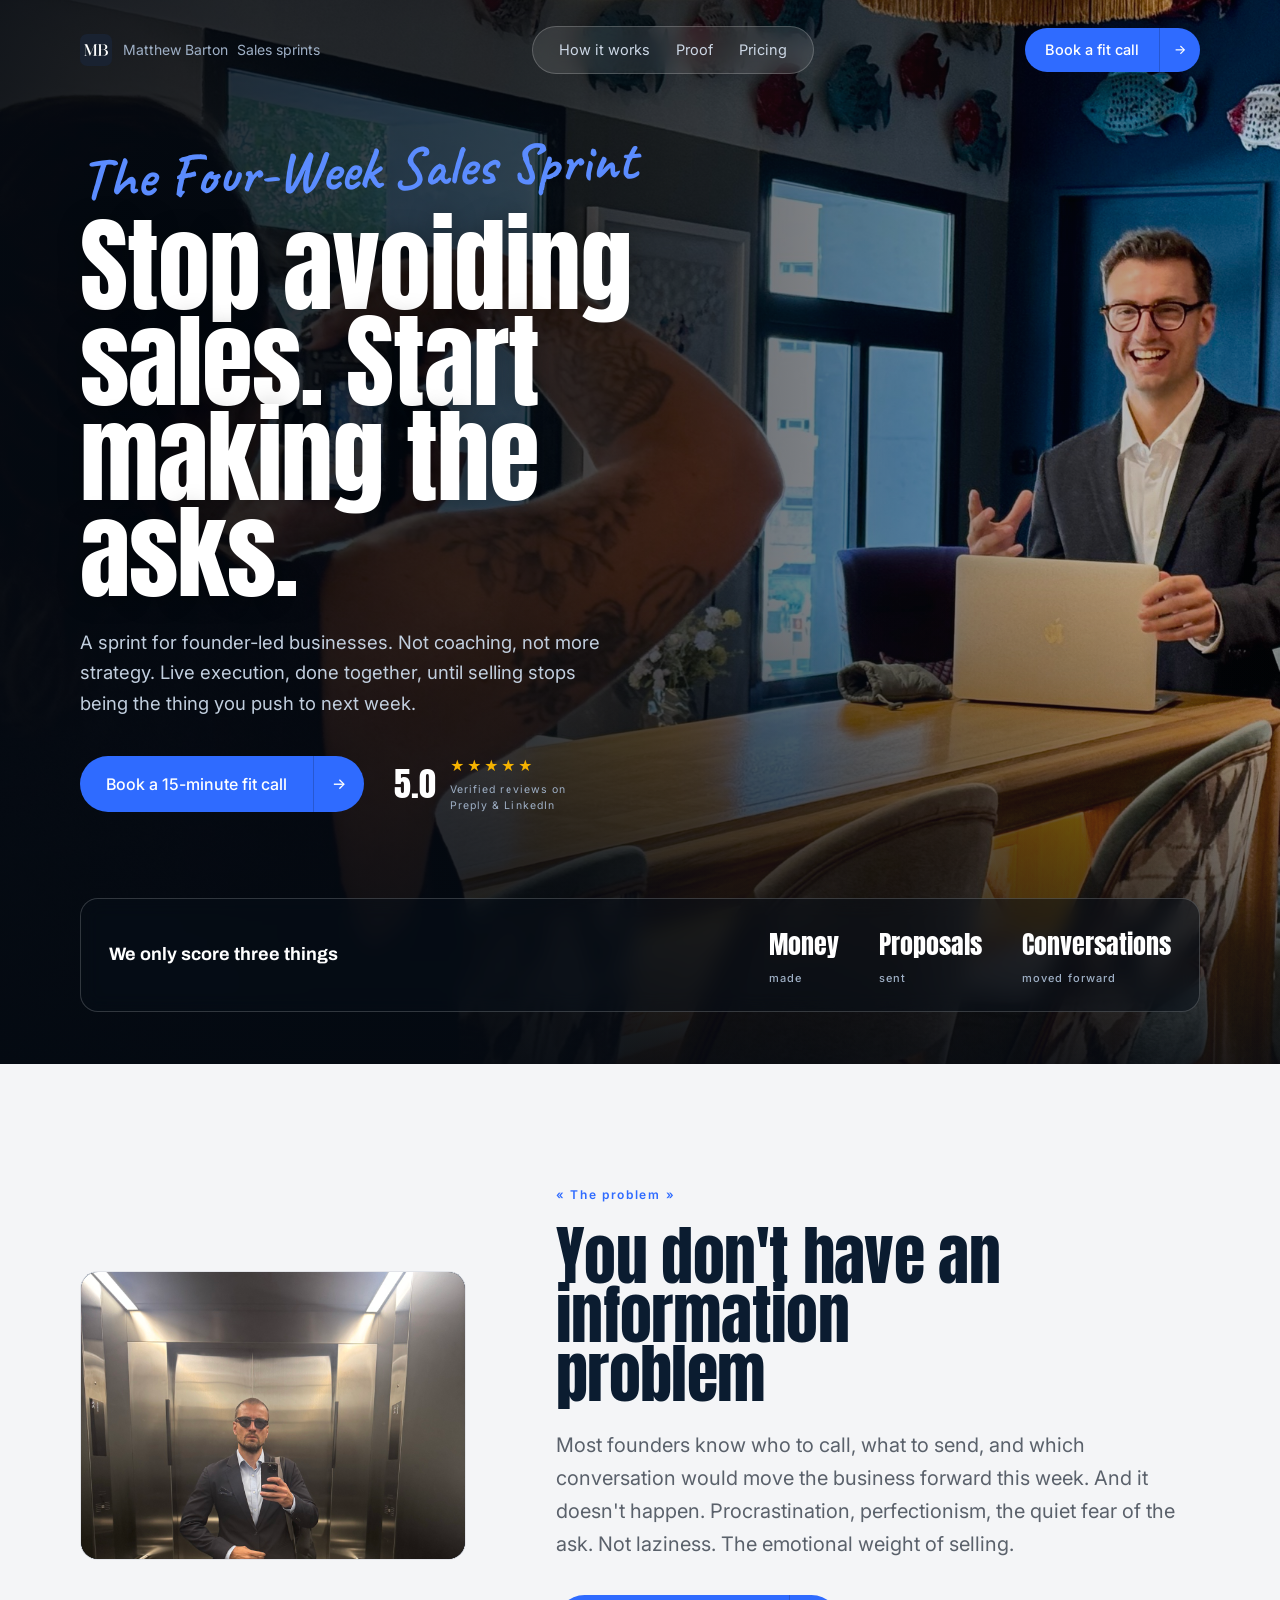
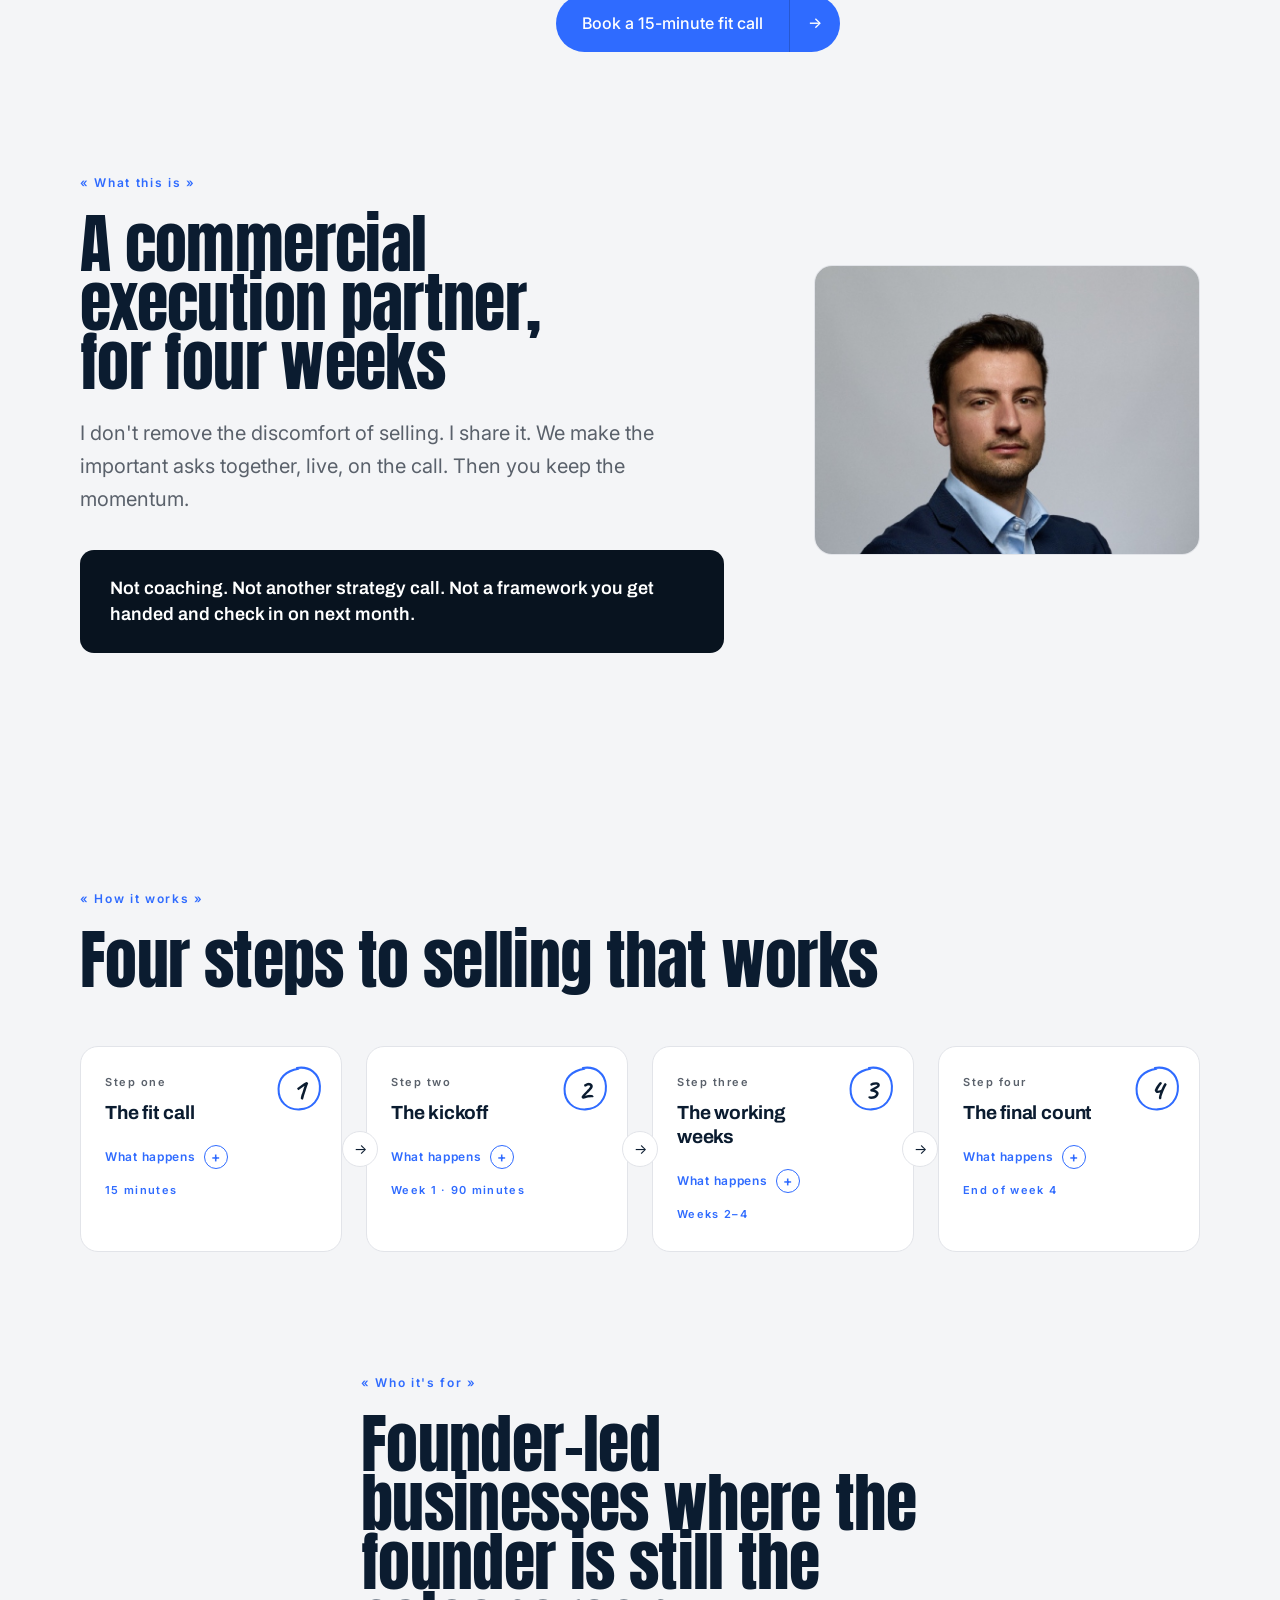
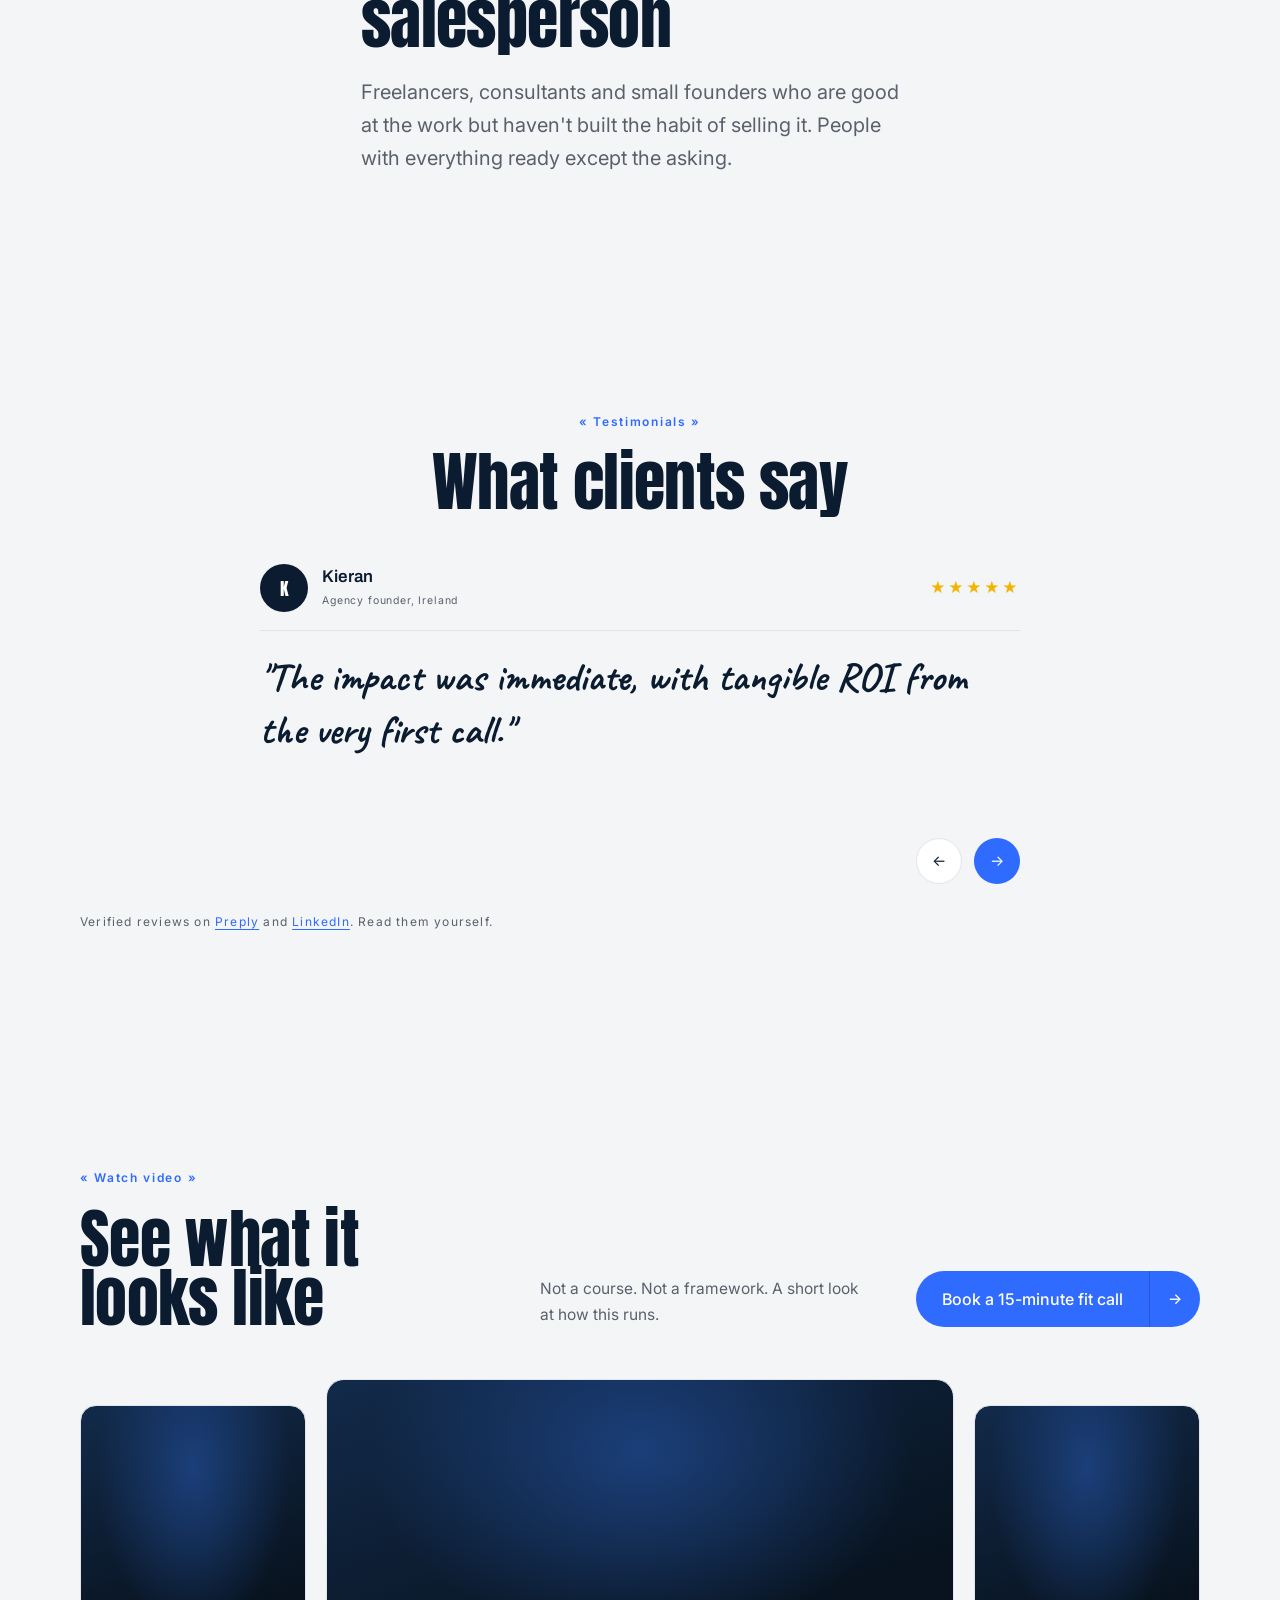
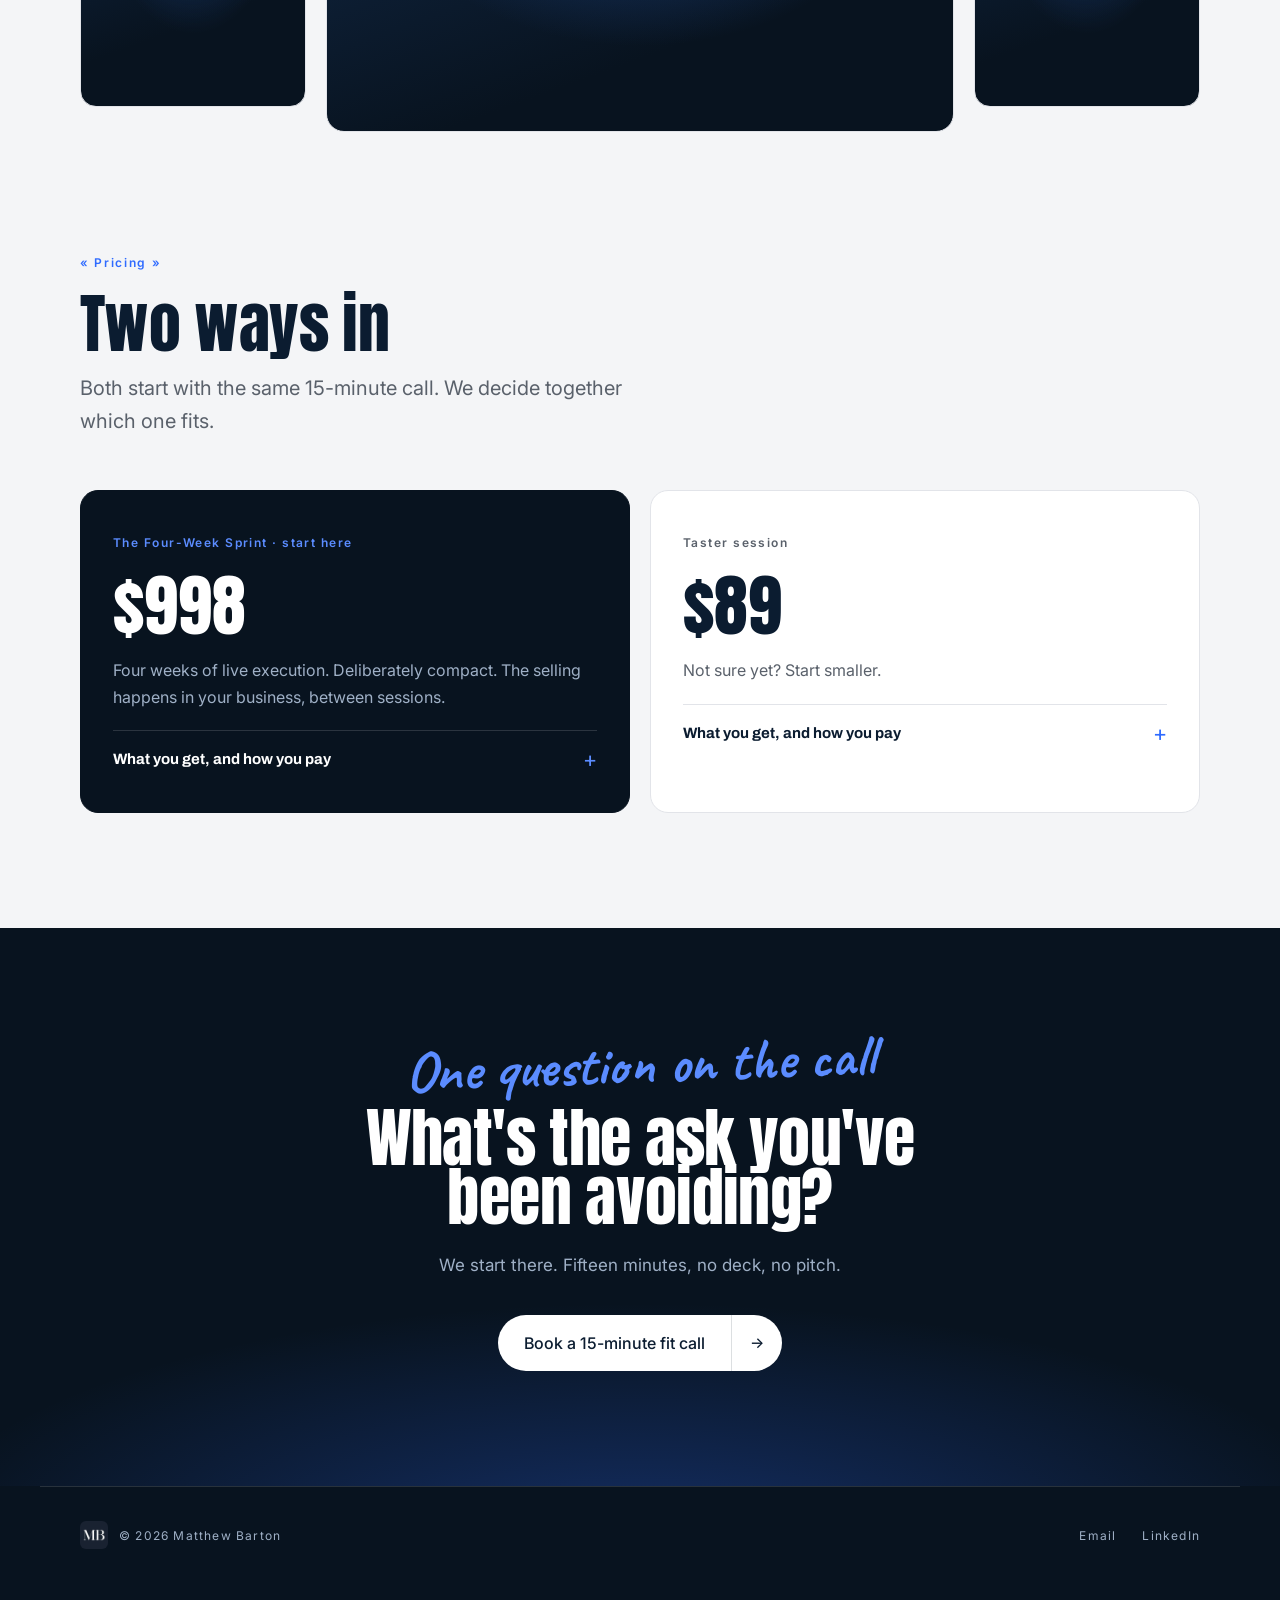
==== sprint.html @ fbc6840b "Add /sprint landing page and its assets Serves the Four-Week Sales Sprint page at mbarton.co.uk/spri" ====
<!DOCTYPE html>
<html lang="en-GB">
<head>
<meta charset="utf-8">
<meta name="viewport" content="width=device-width, initial-scale=1">
<title>The Four-Week Sales Sprint | Matthew Barton</title>
<meta name="description" content="A four-week sprint for founder-led businesses. Not coaching, not more strategy. Live execution, done together.">
<meta property="og:title" content="The Four-Week Sales Sprint | Matthew Barton">
<meta property="og:description" content="Stop avoiding sales. Start making the asks. A four-week sprint for founder-led businesses. Live execution, done together.">
<meta property="og:type" content="website">
<meta property="og:url" content="https://www.mbarton.co.uk/sprint">
<meta property="og:image" content="https://www.mbarton.co.uk/assets/matt-behind-scenes.jpg">
<meta name="twitter:card" content="summary_large_image">
<link rel="icon" href="assets/mbco-mark-180.png">
<link rel="apple-touch-icon" href="assets/mbco-mark-180.png">
<link rel="preconnect" href="https://fonts.googleapis.com">
<link rel="preconnect" href="https://fonts.gstatic.com" crossorigin>
<link href="https://fonts.googleapis.com/css2?family=Archivo:wght@600;700&family=Anton&family=Inter:wght@400;500;600&family=Caveat:wght@700&display=swap" rel="stylesheet">
<style>
  :root{
    --night:#08131f;
    --night-2:#0b1c30;
    --paper:#f4f5f7;
    --card:#ffffff;
    --ink:#0b1c30;
    --ink-soft:#5a616b;
    --line:#e2e4e9;
    --accent:#2f6bff;
    --accent-hi:#5b8cff;
    --gold:#f5b301;
    --on-night-soft:#9fb0c6;

    --display:"Anton",system-ui,sans-serif;
    --sub:"Archivo",system-ui,sans-serif;
    --body:"Inter",system-ui,sans-serif;
    --mono:"Inter",system-ui,sans-serif; /* was JetBrains Mono — small-label font, name kept to avoid touching every rule */
    --script:"Caveat",cursive;

    --pad:clamp(72px,9vw,128px);
    --gutter:clamp(20px,5vw,40px);
    --max:1200px;
  }
  *{box-sizing:border-box;}
  html{scroll-behavior:smooth;}
  @media (prefers-reduced-motion:reduce){html{scroll-behavior:auto;} *{animation:none!important;transition:none!important;}}
  body{margin:0;background:var(--paper);color:var(--ink);font-family:var(--body);font-size:17px;line-height:1.65;-webkit-font-smoothing:antialiased;}
  img,video{max-width:100%;display:block;}

  .wrap{max-width:var(--max);margin:0 auto;padding-left:var(--gutter);padding-right:var(--gutter);}
  section{padding-top:var(--pad);padding-bottom:var(--pad);}

  h1,h2{font-family:var(--display);margin:0;font-weight:400;line-height:.92;letter-spacing:-0.01em;}
  h1{font-size:clamp(46px,8.6vw,104px);}
  h2{font-size:clamp(34px,5.4vw,64px);}
  h3{font-family:var(--sub);font-weight:700;font-size:19px;letter-spacing:-0.01em;line-height:1.25;margin:0;}
  p{margin:0;}

  .eyebrow{display:inline-block;font-family:var(--mono);font-size:12px;font-weight:600;letter-spacing:.14em;color:var(--accent);margin-bottom:22px;}
  .eyebrow::before{content:"« ";}
  .eyebrow::after{content:" »";}
  .on-night .eyebrow{color:var(--accent-hi);}

  /* split pill button */
  .btn{display:inline-flex;align-items:stretch;text-decoration:none;border-radius:999px;overflow:hidden;font-family:var(--body);font-weight:500;font-size:16px;transition:transform .15s ease;}
  .btn .lbl{background:var(--accent);color:#fff;padding:15px 26px;transition:background .15s ease;}
  .btn .arw{background:var(--accent);color:#fff;display:grid;place-items:center;padding:0 18px;border-left:1px solid rgba(0,0,0,.18);font-size:15px;transition:background .15s ease;}
  .btn:hover{transform:translateY(-1px);}
  .btn:hover .lbl,.btn:hover .arw{background:#1d52d8;}
  .btn.light .lbl,.btn.light .arw{background:#fff;color:var(--ink);}
  .btn.light .arw{border-left:1px solid rgba(11,28,48,.14);}
  .btn.light:hover .lbl,.btn.light:hover .arw{background:#e6ecff;}
  .btn.ghost{border:1px solid rgba(255,255,255,.34);}
  .btn.ghost .lbl,.btn.ghost .arw{background:transparent;color:#fff;}
  a:focus-visible,.btn:focus-visible{outline:3px solid var(--accent-hi);outline-offset:3px;}

  /* nav — floating translucent pill, sticky on scroll */
  header{position:fixed;top:0;left:0;right:0;z-index:60;transition:background .2s ease;}
  header.scrolled{background:rgba(8,19,31,.92);backdrop-filter:blur(10px);}
  section{scroll-margin-top:84px;}
  header .wrap{display:flex;align-items:center;justify-content:space-between;gap:16px;padding-top:26px;padding-bottom:26px;}
  .wordmark{font-family:var(--sub);font-weight:600;font-size:17px;letter-spacing:.005em;color:#fff;text-decoration:none;display:inline-flex;align-items:center;gap:11px;}
  .wordmark img{width:32px;height:32px;border-radius:7px;flex:none;}
  .wordmark span{font-family:var(--body);font-weight:400;font-size:14px;color:var(--on-night-soft);letter-spacing:0;}
  .wordmark .nm{display:inline-flex;align-items:baseline;gap:9px;}
  @media(max-width:520px){.wordmark span{display:none;}}
  .navpill{display:none;gap:26px;background:rgba(255,255,255,.1);backdrop-filter:blur(10px);border:1px solid rgba(255,255,255,.2);border-radius:999px;padding:11px 26px;}
  @media(min-width:900px){.navpill{display:flex;}}
  .navpill a{color:#cdd8e6;text-decoration:none;font-size:14.5px;}
  .navpill a:hover{color:#fff;}
  header .btn{font-size:14.5px;}
  header .btn .lbl{padding:10px 20px;}
  header .btn .arw{padding:0 14px;font-size:13px;}

  /* HERO — full bleed */
  .hero{position:relative;min-height:min(94vh,880px);display:flex;flex-direction:column;justify-content:flex-end;background:var(--night);color:#fff;overflow:hidden;padding-top:150px;padding-bottom:clamp(32px,5vw,52px);}
  .hero-media{position:absolute;inset:0;z-index:0;}
  .hero-media video,.hero-media img{width:100%;height:100%;object-fit:cover;}
  .hero-media img{object-position:78% 32%;}
  .hero-media .empty{width:100%;height:100%;background:
      radial-gradient(70% 90% at 78% 34%,#1b3f7a 0%,transparent 62%),
      linear-gradient(160deg,#122a4a 0%,#08131f 68%);
    display:grid;place-items:end center;}
  .hero-media .empty span{font-family:var(--mono);font-size:11px;letter-spacing:.16em;color:#54687f;padding-bottom:28px;}
  .scrim{position:absolute;inset:0;z-index:1;background:
      linear-gradient(90deg,rgba(4,10,18,.92) 0%,rgba(4,10,18,.72) 42%,rgba(4,10,18,.15) 100%),
      linear-gradient(0deg,rgba(4,10,18,.85) 0%,transparent 45%);}
  .hero .wrap{position:relative;z-index:2;width:100%;}

  .script{font-family:var(--script);font-weight:700;font-size:clamp(32px,4.8vw,58px);color:var(--accent-hi);line-height:1;display:inline-block;transform:rotate(-2deg);transform-origin:left center;margin-bottom:10px;}
  .hero h1{max-width:13ch;text-shadow:0 2px 24px rgba(0,0,0,.35);}
  .hero-sub{margin-top:26px;max-width:44ch;color:#c2cfdf;font-size:clamp(16px,1.5vw,18.5px);}
  .hero-actions{display:flex;flex-wrap:wrap;gap:24px 30px;align-items:center;margin-top:36px;}

  /* narrow viewports — the wide crop pushes Matthew off-frame and the side-lit
     scrim leaves the right half bright, so re-crop and light from the bottom */
  @media(max-width:900px){
    .hero-media img{object-position:92% 30%;}
    .scrim{background:linear-gradient(0deg,rgba(4,10,18,.96) 0%,rgba(4,10,18,.88) 32%,rgba(4,10,18,.55) 62%,rgba(4,10,18,.3) 100%);}
  }
  @media(max-width:700px){
    header .wrap{padding-top:20px;padding-bottom:20px;}
    .wordmark{font-size:20px;white-space:nowrap;}
    header .btn{font-size:13.5px;}
    header .btn .lbl{padding:9px 15px;white-space:nowrap;}
    header .btn .arw{display:none;}

    .hero{padding-top:124px;}
    .hero-media img{object-position:95% 28%;}
    .scrim{background:linear-gradient(0deg,rgba(4,10,18,.97) 0%,rgba(4,10,18,.93) 30%,rgba(4,10,18,.62) 58%,rgba(4,10,18,.34) 100%);}
    .script{font-size:clamp(24px,7.4vw,34px);margin-bottom:14px;}
    .hero-sub{margin-top:20px;}
    .hero-actions{margin-top:28px;gap:20px 24px;}
  }
  .rating{display:flex;align-items:center;gap:14px;}
  .rating .fig{font-family:var(--display);font-size:34px;line-height:1;}
  .rating .stars{color:var(--gold);letter-spacing:2px;font-size:14px;}
  .rating .meta{font-family:var(--mono);font-size:10.5px;letter-spacing:.1em;color:var(--on-night-soft);margin-top:5px;line-height:1.5;}

  /* floating scoreboard card */
  .bar{margin-top:clamp(44px,7vw,84px);background:rgba(6,14,24,.5);backdrop-filter:blur(10px);border:1px solid rgba(255,255,255,.18);border-radius:18px;padding:24px 28px;display:flex;flex-wrap:wrap;gap:20px 44px;align-items:center;justify-content:space-between;}
  .bar .label{font-family:var(--sub);font-weight:700;font-size:18px;}
  .bar .metrics{display:flex;flex-wrap:wrap;gap:16px 40px;}
  .bar .metric{font-family:var(--mono);font-size:11px;font-weight:500;letter-spacing:.1em;color:var(--on-night-soft);}
  .bar .metric b{display:block;font-family:var(--display);font-weight:400;font-size:26px;letter-spacing:0;color:#fff;margin-bottom:3px;}

  /* two-column feature split (image one side, text the other) */
  .split{display:grid;gap:36px;align-items:center;}
  @media(min-width:920px){
    .split{grid-template-columns:.75fr 1.25fr;gap:clamp(48px,7vw,96px);}
    .split.flip{grid-template-columns:1.25fr .75fr;}
    .split.flip .split-media{order:2;justify-self:end;}
    .split.flip .split-body{order:1;}
  }
  .split-media{aspect-ratio:4/3;border-radius:18px;border:1px solid var(--line);width:100%;max-width:420px;}
  .split-body h2{max-width:16ch;}
  .split-foot{display:flex;flex-wrap:wrap;gap:24px 40px;align-items:center;margin-top:34px;}
  .split-foot .stat b{font-family:var(--display);font-weight:400;font-size:clamp(34px,4vw,48px);line-height:1;display:block;margin-bottom:4px;}
  .split-foot .stat span{font-family:var(--mono);font-size:11px;letter-spacing:.1em;color:var(--ink-soft);}

  /* light sections */
  .measure{max-width:58ch;}
  .lead{font-size:clamp(17px,1.7vw,20px);color:var(--ink-soft);margin-top:26px;}
  .contrast{margin-top:34px;padding:26px 30px;background:var(--night);color:#fff;border-radius:14px;font-size:18px;font-family:var(--sub);font-weight:600;line-height:1.4;}

  .weeks{display:grid;gap:16px;margin-top:52px;}
  @media(min-width:760px){.weeks{grid-template-columns:repeat(2,1fr);}}
  @media(min-width:1040px){.weeks{grid-template-columns:repeat(4,1fr);}}
  .week{background:var(--card);border:1px solid var(--line);border-radius:16px;padding:28px 26px;}
  .week .num{font-family:var(--mono);font-size:11px;font-weight:600;letter-spacing:.14em;color:var(--accent);display:inline-block;border:1px solid var(--line);border-radius:999px;padding:5px 12px;margin-bottom:20px;}
  .week h3{margin-bottom:10px;}
  .week p{font-size:15.5px;color:var(--ink-soft);}

  /* path to production — minimalist step cards, pen-drawn numbers */
  .path{margin-top:56px;position:relative;display:grid;gap:20px;}
  @media(min-width:880px){.path{grid-template-columns:repeat(4,1fr);gap:24px;}}
  .step{position:relative;background:var(--card);border:1px solid var(--line);border-radius:18px;padding:26px 24px 28px;}
  .steplabel{display:block;font-family:var(--mono);font-size:11px;font-weight:600;letter-spacing:.14em;color:var(--ink-soft);margin-bottom:10px;}
  .step h3{margin-bottom:8px;padding-right:52px;}
  .step summary{cursor:pointer;list-style:none;padding-right:52px;}
  .step summary::-webkit-details-marker{display:none;}
  .step summary h3{padding-right:0;}
  .step .more{display:inline-flex;align-items:center;gap:8px;margin-top:12px;font-family:var(--mono);font-size:12px;font-weight:600;letter-spacing:.06em;color:var(--accent);}
  .step .more::after{content:"+";display:grid;place-items:center;width:22px;height:22px;border:1.5px solid var(--accent);border-radius:999px;font-size:14px;line-height:1;}
  .step details[open] .more::after{content:"–";}
  .step summary:hover .more{color:#1d52d8;}
  .step summary:hover .more::after{border-color:#1d52d8;background:#e6ecff;}
  .step summary:focus-visible{outline:3px solid var(--accent-hi);outline-offset:4px;border-radius:6px;}
  .step details p{margin-top:12px;}
  .price summary:hover{color:var(--accent);}
  .price.feature summary:hover{color:var(--accent-hi);}
  .step p{font-size:14.5px;color:var(--ink-soft);}
  .steptag{display:block;margin-top:12px;font-family:var(--mono);font-size:11px;font-weight:600;letter-spacing:.12em;color:var(--accent);}
  .stepink{position:absolute;top:16px;right:16px;width:52px;height:52px;color:var(--accent);}
  .stepink svg{position:absolute;inset:0;width:100%;height:100%;transform:rotate(-6deg);}
  .stepink b{position:absolute;inset:0;display:grid;place-items:center;font-family:var(--script);font-weight:700;font-size:30px;line-height:1;color:var(--ink);}
  .patharrow{display:none;}
  @media(min-width:880px){
    .patharrow{display:grid;place-items:center;position:absolute;top:50%;width:36px;height:36px;border-radius:999px;background:var(--card);border:1px solid var(--line);transform:translate(-50%,-50%);z-index:2;font-size:14px;color:var(--ink);}
  }

  /* testimonials carousel */
  .proof-head{text-align:center;}
  .proof-head h2{max-width:20ch;margin-inline:auto;}
  .carousel{display:grid;gap:32px;margin-top:52px;align-items:center;}
  @media(min-width:920px){.carousel{grid-template-columns:1.05fr .95fr;gap:56px;}}
  /* Client photos pending permission — photo column hidden so Matthew's own
     face isn't shown beside someone else's quote. Delete this block to restore. */
  .carousel .car-media{display:none;}
  .carousel{max-width:760px;margin-inline:auto;}
  @media(min-width:920px){.carousel{grid-template-columns:1fr;}}
  .car-media{display:grid;aspect-ratio:4/3.2;border-radius:18px;overflow:hidden;border:1px solid var(--line);background:
      radial-gradient(70% 90% at 50% 20%,#1b3f7a 0%,transparent 62%),
      linear-gradient(160deg,#122a4a 0%,#08131f 68%);}
  .car-shot{grid-area:1/1;display:grid;place-items:center;opacity:0;visibility:hidden;transition:opacity .3s ease;}
  .car-shot img{width:100%;height:100%;object-fit:cover;}
  .car-shot .hint{font-family:var(--mono);font-size:11px;letter-spacing:.16em;color:#54687f;text-align:center;padding:20px;}
  .car-shot.active,.car-quote.active{opacity:1;visibility:visible;}
  .car-quotes{display:grid;}
  .car-quote{grid-area:1/1;opacity:0;visibility:hidden;transition:opacity .3s ease;}
  .car-top{display:flex;align-items:center;gap:14px;padding-bottom:18px;border-bottom:1px solid var(--line);margin-bottom:20px;}
  .car-top .avatar{width:48px;height:48px;border-radius:999px;background:var(--night-2);color:#fff;display:grid;place-items:center;font-family:var(--display);font-size:18px;flex:none;}
  .car-top .name{font-family:var(--sub);font-weight:600;font-size:17px;line-height:1.2;}
  .car-top .role{font-family:var(--mono);font-size:10.5px;letter-spacing:.08em;color:var(--ink-soft);margin-top:5px;}
  .car-top .stars{margin-left:auto;color:var(--gold);letter-spacing:2px;font-size:15px;}
  .car-quote blockquote{margin:0;font-family:var(--script);font-weight:700;font-size:clamp(27px,3.6vw,40px);line-height:1.32;color:var(--ink);}
  .car-nav{display:flex;gap:12px;justify-content:flex-end;margin-top:28px;}
  .car-nav button{width:46px;height:46px;border-radius:999px;display:grid;place-items:center;font-size:15px;cursor:pointer;font-family:var(--body);transition:background .15s ease;}
  .car-nav .prev{background:var(--card);border:1px solid var(--line);color:var(--ink);}
  .car-nav .prev:hover{background:#e6ecff;}
  .car-nav .next{background:var(--accent);border:0;color:#fff;}
  .car-nav .next:hover{background:#1d52d8;}
  .car-nav button:focus-visible{outline:3px solid var(--accent-hi);outline-offset:3px;}
  .verified{margin-top:28px;font-family:var(--mono);font-size:12px;letter-spacing:.1em;color:var(--ink-soft);}
  .verified a{color:var(--accent);text-decoration:underline;text-underline-offset:3px;}
  .verified a:hover{color:#1d52d8;}

  .outcomes{display:grid;gap:16px;margin-top:56px;}
  @media(min-width:760px){.outcomes{grid-template-columns:repeat(2,1fr);}}
  @media(min-width:1040px){.outcomes{grid-template-columns:repeat(4,1fr);}}
  .outcome{background:var(--night);color:#fff;border-radius:16px;padding:26px 24px;}
  .outcome .role{font-family:var(--mono);font-size:10.5px;font-weight:600;letter-spacing:.1em;color:var(--accent-hi);display:block;margin-bottom:14px;line-height:1.5;}
  .outcome p{font-size:15px;color:var(--on-night-soft);}

  /* watch video */
  .watch-head{display:grid;gap:28px;align-items:end;margin-bottom:52px;}
  @media(min-width:960px){.watch-head{grid-template-columns:1.5fr 1.2fr auto;gap:44px;}}
  .watch-head h2{max-width:14ch;}
  .watch-head .support{font-size:15.5px;color:var(--ink-soft);max-width:40ch;}
  .watch-row{display:flex;align-items:center;justify-content:center;gap:20px;}
  .watch-slot{display:grid;place-items:center;overflow:hidden;background:
      radial-gradient(70% 90% at 50% 20%,#1b3f7a 0%,transparent 62%),
      linear-gradient(160deg,#122a4a 0%,#08131f 68%);}
  .watch-slot .hint{font-family:var(--mono);font-size:11px;letter-spacing:.16em;color:#54687f;text-align:center;padding:20px;}
  .watch-slot img{width:100%;height:100%;object-fit:cover;}
  .watch-side{display:none;}
  @media(min-width:960px){.watch-side{display:grid;flex:1 1 0;aspect-ratio:3/4;border-radius:16px;border:1px solid var(--line);}}
  .watch-main{position:relative;width:100%;aspect-ratio:16/9;border-radius:18px;border:1px solid var(--line);}
  .watch-main iframe{position:absolute;inset:0;width:100%;height:100%;border:0;}
  .watch-side iframe{width:100%;height:100%;border:0;}
  @media(min-width:960px){.watch-main{flex:0 0 56%;}}
  .watch-card{position:absolute;left:16px;bottom:16px;right:16px;background:var(--card);border:1px solid var(--line);border-radius:14px;padding:14px 18px;display:flex;align-items:center;justify-content:space-between;gap:14px;}
  @media(min-width:600px){.watch-card{right:auto;max-width:330px;}}
  .watch-card p{font-family:var(--sub);font-weight:600;font-size:15px;line-height:1.35;}
  .watch-play{width:46px;height:46px;border-radius:999px;background:var(--accent);color:#fff;display:grid;place-items:center;border:0;cursor:pointer;font-size:13px;flex:none;transition:background .15s ease;}
  .watch-play:hover{background:#1d52d8;}
  .watch-play:focus-visible{outline:3px solid var(--accent-hi);outline-offset:3px;}

  .prices{display:grid;gap:20px;margin-top:52px;}
  @media(min-width:820px){.prices{grid-template-columns:1fr 1fr;}}
  .price{background:var(--card);border:1px solid var(--line);border-radius:18px;padding:36px 32px;}
  .price.feature{background:var(--night);color:#fff;border-color:var(--night);}
  .price .tag{font-family:var(--mono);font-size:12px;font-weight:600;letter-spacing:.12em;color:var(--ink-soft);}
  .price.feature .tag{color:var(--accent-hi);}
  .price .fig{font-family:var(--display);font-size:clamp(48px,6.4vw,68px);margin:16px 0 18px;display:block;line-height:1;}
  .price details{margin-top:20px;border-top:1px solid var(--line);}
  .price.feature details{border-top-color:rgba(255,255,255,.14);}
  .price summary{cursor:pointer;list-style:none;padding:16px 0 4px;font-family:var(--sub);font-weight:700;font-size:15px;display:flex;align-items:center;justify-content:space-between;gap:12px;}
  .price summary::-webkit-details-marker{display:none;}
  .price summary::after{content:"+";font-family:var(--body);font-weight:400;font-size:22px;line-height:1;color:var(--accent);}
  .price.feature summary::after{color:var(--accent-hi);}
  .price details[open] summary::after{content:"–";}
  .price summary:focus-visible{outline:3px solid var(--accent-hi);outline-offset:3px;border-radius:6px;}
  .price ul{list-style:none;margin:6px 0 0;padding:0;}
  .price li{position:relative;padding:10px 0 10px 26px;font-size:15px;line-height:1.5;color:var(--ink-soft);border-top:1px solid var(--line);}
  .price li::before{content:"→";position:absolute;left:0;color:var(--accent);}
  .price.feature li{color:var(--on-night-soft);border-top:1px solid rgba(255,255,255,.12);}
  .price.feature li::before{color:var(--accent-hi);}
  .price p{font-size:16px;color:var(--ink-soft);}
  .price.feature p{color:var(--on-night-soft);}
  .price .terms{margin-top:16px;font-size:14px;}

  .close{background:var(--night);color:#fff;text-align:center;position:relative;overflow:hidden;}
  .close::after{content:"";position:absolute;inset:0;background:radial-gradient(90% 70% at 50% 112%,rgba(47,107,255,.32),transparent 64%);pointer-events:none;}
  .close .wrap{position:relative;z-index:2;}
  .close .script{transform:rotate(-2deg);margin-bottom:8px;}
  .close h2{max-width:18ch;margin:0 auto;}
  .close p{color:var(--on-night-soft);margin-top:24px;max-width:44ch;margin-inline:auto;}
  .close .btn{margin-top:36px;}

  footer{background:var(--night);color:var(--on-night-soft);padding-bottom:56px;}
  footer .wrap{display:flex;flex-wrap:wrap;gap:20px;justify-content:space-between;align-items:center;border-top:1px solid rgba(255,255,255,.13);padding-top:34px;}
  footer a{color:var(--on-night-soft);text-decoration:none;font-family:var(--mono);font-size:12px;letter-spacing:.1em;}
  footer a:hover{color:#fff;}
  footer .name{display:inline-flex;align-items:center;gap:11px;font-family:var(--mono);font-size:12px;letter-spacing:.1em;color:var(--on-night-soft);}
  footer .name img{width:28px;height:28px;border-radius:6px;}
  .links{display:flex;gap:26px;}
</style>
</head>
<body>

<header>
  <div class="wrap">
    <a class="wordmark" href="#top"><img src="assets/mbco-mark.jpg" alt="" width="32" height="32"><span class="nm">Matthew Barton <span>Sales sprints</span></span></a>
    <nav class="navpill">
      <a href="#how">How it works</a>
      <a href="#proof">Proof</a>
      <a href="#pricing">Pricing</a>
    </nav>
    <a class="btn" href="https://calendly.com/mbartonco/meet-with-matthew" target="_blank" rel="noopener"><span class="lbl">Book a fit call</span><span class="arw" aria-hidden="true">→</span></a>
  </div>
</header>

<main id="top">

  <!-- HERO -->
  <section class="hero on-night">
    <div class="hero-media">
      <img src="assets/matt-behind-scenes.jpg" alt="Matthew Barton" fetchpriority="high">
    </div>
    <div class="scrim"></div>

    <div class="wrap">
      <span class="script">The Four-Week Sales Sprint</span>
      <h1>Stop avoiding sales. Start making the asks.</h1>
      <p class="hero-sub">A sprint for founder-led businesses. Not coaching, not more strategy. Live execution, done together, until selling stops being the thing you push to next week.</p>

      <div class="hero-actions">
        <a class="btn" href="https://calendly.com/mbartonco/meet-with-matthew" target="_blank" rel="noopener"><span class="lbl">Book a 15-minute fit call</span><span class="arw" aria-hidden="true">→</span></a>
        <div class="rating">
          <span class="fig">5.0</span>
          <div>
            <div class="stars" aria-hidden="true">★★★★★</div>
            <div class="meta">Verified reviews on<br>Preply &amp; LinkedIn</div>
          </div>
        </div>
      </div>

      <div class="bar">
        <span class="label">We only score three things</span>
        <div class="metrics">
          <div class="metric"><b>Money</b>made</div>
          <div class="metric"><b>Proposals</b>sent</div>
          <div class="metric"><b>Conversations</b>moved forward</div>
        </div>
      </div>
    </div>
  </section>

  <!-- PROBLEM -->
  <section>
    <div class="wrap">
      <div class="split">
        <div class="watch-slot split-media">
          <img src="assets/img-3319.jpg" alt="Matthew Barton" loading="lazy" style="object-position:center 30%">
        </div>
        <div class="split-body">
          <span class="eyebrow">The problem</span>
          <h2>You don't have an information problem</h2>
          <p class="lead">Most founders know who to call, what to send, and which conversation would move the business forward this week. And it doesn't happen. Procrastination, perfectionism, the quiet fear of the ask. Not laziness. The emotional weight of selling.</p>
          <div class="split-foot">
            <a class="btn" href="https://calendly.com/mbartonco/meet-with-matthew" target="_blank" rel="noopener"><span class="lbl">Book a 15-minute fit call</span><span class="arw" aria-hidden="true">→</span></a>
          </div>
        </div>
      </div>
    </div>
  </section>

  <!-- WHAT THIS IS -->
  <section style="padding-top:0">
    <div class="wrap">
      <div class="split flip">
        <div class="split-body">
          <span class="eyebrow">What this is</span>
          <h2>A commercial execution partner, for four weeks</h2>
          <p class="lead">I don't remove the discomfort of selling. I share it. We make the important asks together, live, on the call. Then you keep the momentum.</p>
          <p class="contrast">Not coaching. Not another strategy call. Not a framework you get handed and check in on next month.</p>
        </div>
        <div class="watch-slot split-media">
          <img src="assets/matt-headshot.jpg" alt="Matthew Barton" loading="lazy">
        </div>
      </div>
    </div>
  </section>

  <!-- INCLUDED -->
  <section id="how">
    <div class="wrap">
      <span class="eyebrow">How it works</span>
      <h2>Four steps to selling that works</h2>
      <div class="path">
        <div class="step">
          <span class="steplabel">Step one</span>
          <details>
            <summary><h3>The fit call</h3><span class="more">What happens</span></summary>
            <p>We talk for 15 minutes. You tell me what's been stopping you from selling. I tell you if the Sprint can fix it. If yes, we start that same week.</p>
          </details>
          <span class="steptag">15 minutes</span>
          <span class="stepink" aria-hidden="true">
            <svg viewBox="0 0 64 64" fill="none"><path d="M32 6 C 48 5, 59 16, 58 31 C 57 47, 46 58, 30 57 C 15 56, 5 45, 7 29 C 9 15, 19 8, 34 7" stroke="currentColor" stroke-width="2.5" stroke-linecap="round"/></svg>
            <b>1</b>
          </span>
        </div>
        <span class="patharrow" style="left:25%" aria-hidden="true">→</span>
        <div class="step">
          <span class="steplabel">Step two</span>
          <details>
            <summary><h3>The kickoff</h3><span class="more">What happens</span></summary>
            <p>We pick one goal and a deadline. We write down ten people who could get you there. We write your offer and put a price on it. Then you message the first person before the call even ends.</p>
          </details>
          <span class="steptag">Week 1 · 90 minutes</span>
          <span class="stepink" aria-hidden="true">
            <svg viewBox="0 0 64 64" fill="none"><path d="M32 6 C 48 5, 59 16, 58 31 C 57 47, 46 58, 30 57 C 15 56, 5 45, 7 29 C 9 15, 19 8, 34 7" stroke="currentColor" stroke-width="2.5" stroke-linecap="round"/></svg>
            <b>2</b>
          </span>
        </div>
        <span class="patharrow" style="left:50%" aria-hidden="true">→</span>
        <div class="step">
          <span class="steplabel">Step three</span>
          <details>
            <summary><h3>The working weeks</h3><span class="more">What happens</span></summary>
            <p>Once a week, we get on a call. We send the emails and make the calls together, right there. Nothing gets saved for later. Every weekday you tell me what happened. I write back within a day.</p>
          </details>
          <span class="steptag">Weeks 2–4</span>
          <span class="stepink" aria-hidden="true">
            <svg viewBox="0 0 64 64" fill="none"><path d="M32 6 C 48 5, 59 16, 58 31 C 57 47, 46 58, 30 57 C 15 56, 5 45, 7 29 C 9 15, 19 8, 34 7" stroke="currentColor" stroke-width="2.5" stroke-linecap="round"/></svg>
            <b>3</b>
          </span>
        </div>
        <span class="patharrow" style="left:75%" aria-hidden="true">→</span>
        <div class="step">
          <span class="steplabel">Step four</span>
          <details>
            <summary><h3>The final count</h3><span class="more">What happens</span></summary>
            <p>We count everything up. Did you hit the goal, yes or no? Either way you walk away with a way of selling that works, not a plan on paper.</p>
          </details>
          <span class="steptag">End of week 4</span>
          <span class="stepink" aria-hidden="true">
            <svg viewBox="0 0 64 64" fill="none"><path d="M32 6 C 48 5, 59 16, 58 31 C 57 47, 46 58, 30 57 C 15 56, 5 45, 7 29 C 9 15, 19 8, 34 7" stroke="currentColor" stroke-width="2.5" stroke-linecap="round"/></svg>
            <b>4</b>
          </span>
        </div>
      </div>
    </div>
  </section>

  <!-- WHO IT'S FOR -->
  <section style="padding-top:0">
    <div class="wrap measure">
      <span class="eyebrow">Who it's for</span>
      <h2>Founder-led businesses where the founder is still the salesperson</h2>
      <p class="lead">Freelancers, consultants and small founders who are good at the work but haven't built the habit of selling it. People with everything ready except the asking.</p>
    </div>
  </section>

  <!-- PROOF -->
  <section id="proof">
    <div class="wrap">
      <div class="proof-head">
        <span class="eyebrow">Testimonials</span>
        <h2>What clients say</h2>
      </div>

      <div class="carousel">
        <div class="car-media">
          <!-- Swap each slide for <img src="…" alt="…"> — photo of you + that client on a call -->
          <!-- TEMP: portrait as placeholder in all three — swap each for a photo of you + that client -->
          <div class="car-shot active"><img src="assets/matt-portrait.jpg" alt="" loading="lazy"></div>
          <div class="car-shot"><img src="assets/matt-portrait.jpg" alt="" loading="lazy" style="object-position:center 20%"></div>
          <div class="car-shot"><img src="assets/matt-portrait.jpg" alt="" loading="lazy" style="object-position:center 35%"></div>
          <div class="car-shot"><img src="assets/matt-portrait.jpg" alt="" loading="lazy" style="object-position:center 15%"></div>
          <div class="car-shot"><img src="assets/matt-portrait.jpg" alt="" loading="lazy" style="object-position:center 40%"></div>
        </div>

        <div class="car-panel">
          <div class="car-quotes" aria-live="polite">
            <div class="car-quote active">
              <div class="car-top">
                <div class="avatar" aria-hidden="true">K</div>
                <div><div class="name">Kieran</div><div class="role">Agency founder, Ireland</div></div>
                <div class="stars" aria-hidden="true">★★★★★</div>
              </div>
              <blockquote>"The impact was immediate, with tangible ROI from the very first call."</blockquote>
            </div>
            <div class="car-quote">
              <div class="car-top">
                <div class="avatar" aria-hidden="true">P</div>
                <div><div class="name">Philipp</div><div class="role">Technical solutions engineer</div></div>
                <div class="stars" aria-hidden="true">★★★★★</div>
              </div>
              <blockquote>"He has exceeded our expectations, becoming a mentor who has guided us in building an effective system."</blockquote>
            </div>
            <div class="car-quote">
              <div class="car-top">
                <div class="avatar" aria-hidden="true">G</div>
                <div><div class="name">Georgie</div><div class="role">Freelance founder, London</div></div>
                <div class="stars" aria-hidden="true">★★★★★</div>
              </div>
              <blockquote>"Within a couple of sessions I've gained focus and have started conversations with potential clients."</blockquote>
            </div>
            <div class="car-quote">
              <div class="car-top">
                <div class="avatar" aria-hidden="true">A</div>
                <div><div class="name">Alexander</div><div class="role">Sustainability procurement</div></div>
                <div class="stars" aria-hidden="true">★★★★★</div>
              </div>
              <blockquote>"Matt immediately identified what was missing in my sales processes."</blockquote>
            </div>
            <div class="car-quote">
              <div class="car-top">
                <div class="avatar" aria-hidden="true">L</div>
                <div><div class="name">Lucas</div><div class="role">Founder, HR tech</div></div>
                <div class="stars" aria-hidden="true">★★★★★</div>
              </div>
              <blockquote>"I highly recommend Matthew for his exceptional ability to set up a cold outbound strategy using state of the art technology."</blockquote>
            </div>
          </div>
          <div class="car-nav">
            <button class="prev" type="button" aria-label="Previous testimonial">←</button>
            <button class="next" type="button" aria-label="Next testimonial">→</button>
          </div>
        </div>
      </div>
      <p class="verified">Verified reviews on <a href="https://preply.com/en/tutor/7213674" target="_blank" rel="noopener">Preply</a> and <a href="https://www.linkedin.com/in/matthewpbarton/details/recommendations/" target="_blank" rel="noopener">LinkedIn</a>. Read them yourself.</p>
    </div>
  </section>

  <!-- WATCH VIDEO -->
  <section id="watch">
    <div class="wrap">
      <div class="watch-head">
        <div>
          <span class="eyebrow">Watch video</span>
          <h2>See what it looks like</h2>
        </div>
        <p class="support">Not a course. Not a framework. A short look at how this runs.</p>
        <a class="btn" href="https://calendly.com/mbartonco/meet-with-matthew" target="_blank" rel="noopener"><span class="lbl">Book a 15-minute fit call</span><span class="arw" aria-hidden="true">→</span></a>
      </div>

      <div class="watch-row">
        <div class="watch-slot watch-side"><iframe src="https://www.tiktok.com/embed/v2/7677449532635942166" title="TikTok clip" loading="lazy" allow="fullscreen" allowfullscreen scrolling="no"></iframe></div>
        <div class="watch-slot watch-main">
          <iframe src="https://player.vimeo.com/video/1144802052?title=0&byline=0&portrait=0&dnt=1" title="What the four weeks actually look like" loading="lazy" allow="fullscreen; picture-in-picture" allowfullscreen></iframe>
        </div>
        <div class="watch-slot watch-side"><iframe src="https://www.tiktok.com/embed/v2/7613513748510231830" title="TikTok clip" loading="lazy" allow="fullscreen" allowfullscreen scrolling="no"></iframe></div>
      </div>
    </div>
  </section>

  <!-- PRICING -->
  <section id="pricing" style="padding-top:0">
    <div class="wrap">
      <span class="eyebrow">Pricing</span>
      <h2>Two ways in</h2>
      <p class="lead" style="margin-top:18px;max-width:46ch">Both start with the same 15-minute call. We decide together which one fits.</p>
      <div class="prices">
        <div class="price feature">
          <span class="tag">The Four-Week Sprint · start here</span>
          <span class="fig">$998</span>
          <p>Four weeks of live execution. Deliberately compact. The selling happens in your business, between sessions.</p>
          <details>
            <summary>What you get, and how you pay</summary>
            <ul>
              <li>90-minute kickoff: goal, deadline, ten named leads, your offer written and priced live</li>
              <li>One 60-minute working session a week for the next three weeks, with the asks made on the call</li>
              <li>Daily check-in: one line from you each weekday, one reply from me within 24 hours</li>
              <li>The shared board: goal, lead tracker, scripts and scoreboard, visible all week</li>
              <li>The final count: a straight yes or no against the goal in week four</li>
            </ul>
            <p class="terms">50% on booking, 50% at the start of week three. Or $898 upfront. I take on three Sprints at a time.</p>
            <p class="terms">If the kickoff doesn't deliver, walk away. The second half never gets billed, or comes straight back if you paid upfront.</p>
          </details>
        </div>
        <div class="price">
          <span class="tag">Taster session</span>
          <span class="fig">$89</span>
          <p>Not sure yet? Start smaller.</p>
          <details>
            <summary>What you get, and how you pay</summary>
            <ul>
              <li>One 90-minute working session: clarity plus your first asks</li>
              <li>Credited against the Sprint if you start within 14 days</li>
            </ul>
            <p class="terms">Paid in full at booking.</p>
          </details>
        </div>
      </div>
    </div>
  </section>

  <!-- CLOSE -->
  <section class="close on-night" id="book">
    <div class="wrap">
      <span class="script">One question on the call</span>
      <h2>What's the ask you've been avoiding?</h2>
      <p>We start there. Fifteen minutes, no deck, no pitch.</p>
      <a class="btn light" href="https://calendly.com/mbartonco/meet-with-matthew" target="_blank" rel="noopener"><span class="lbl">Book a 15-minute fit call</span><span class="arw" aria-hidden="true">→</span></a>
    </div>
  </section>

</main>

<footer>
  <div class="wrap">
    <span class="name"><img src="assets/mbco-mark.jpg" alt="MB &amp; Co." width="28" height="28">&copy; 2026 Matthew Barton</span>
    <div class="links">
      <a href="mailto:matthew@mbarton.co.uk">Email</a>
      <a href="https://www.linkedin.com/in/matthewpbarton/" target="_blank" rel="noopener">LinkedIn</a>
    </div>
  </div>
</footer>

<script>
(function(){
  var shots=document.querySelectorAll('.car-shot'),
      quotes=document.querySelectorAll('.car-quote'),
      n=quotes.length, i=0;
  if(!n) return;
  function show(k){
    i=(k+n)%n;
    shots.forEach(function(el,j){el.classList.toggle('active',j===i);});
    quotes.forEach(function(el,j){el.classList.toggle('active',j===i);});
  }
  document.querySelector('.car-nav .prev').addEventListener('click',function(){show(i-1);});
  document.querySelector('.car-nav .next').addEventListener('click',function(){show(i+1);});
})();
(function(){
  var h=document.querySelector('header');
  function onScroll(){h.classList.toggle('scrolled',window.scrollY>40);}
  window.addEventListener('scroll',onScroll,{passive:true});
  onScroll();
})();
</script>

<!-- Analytics — pick one, paste your ID, uncomment:
Plausible:  <script defer data-domain="mbarton.co.uk" src="https://plausible.io/js/script.js"></script>
GA4:        <script async src="https://www.googletagmanager.com/gtag/js?id=G-XXXXXXX"></script>
            <script>window.dataLayer=window.dataLayer||[];function gtag(){dataLayer.push(arguments);}gtag('js',new Date());gtag('config','G-XXXXXXX');</script>
-->

</body>
</html>
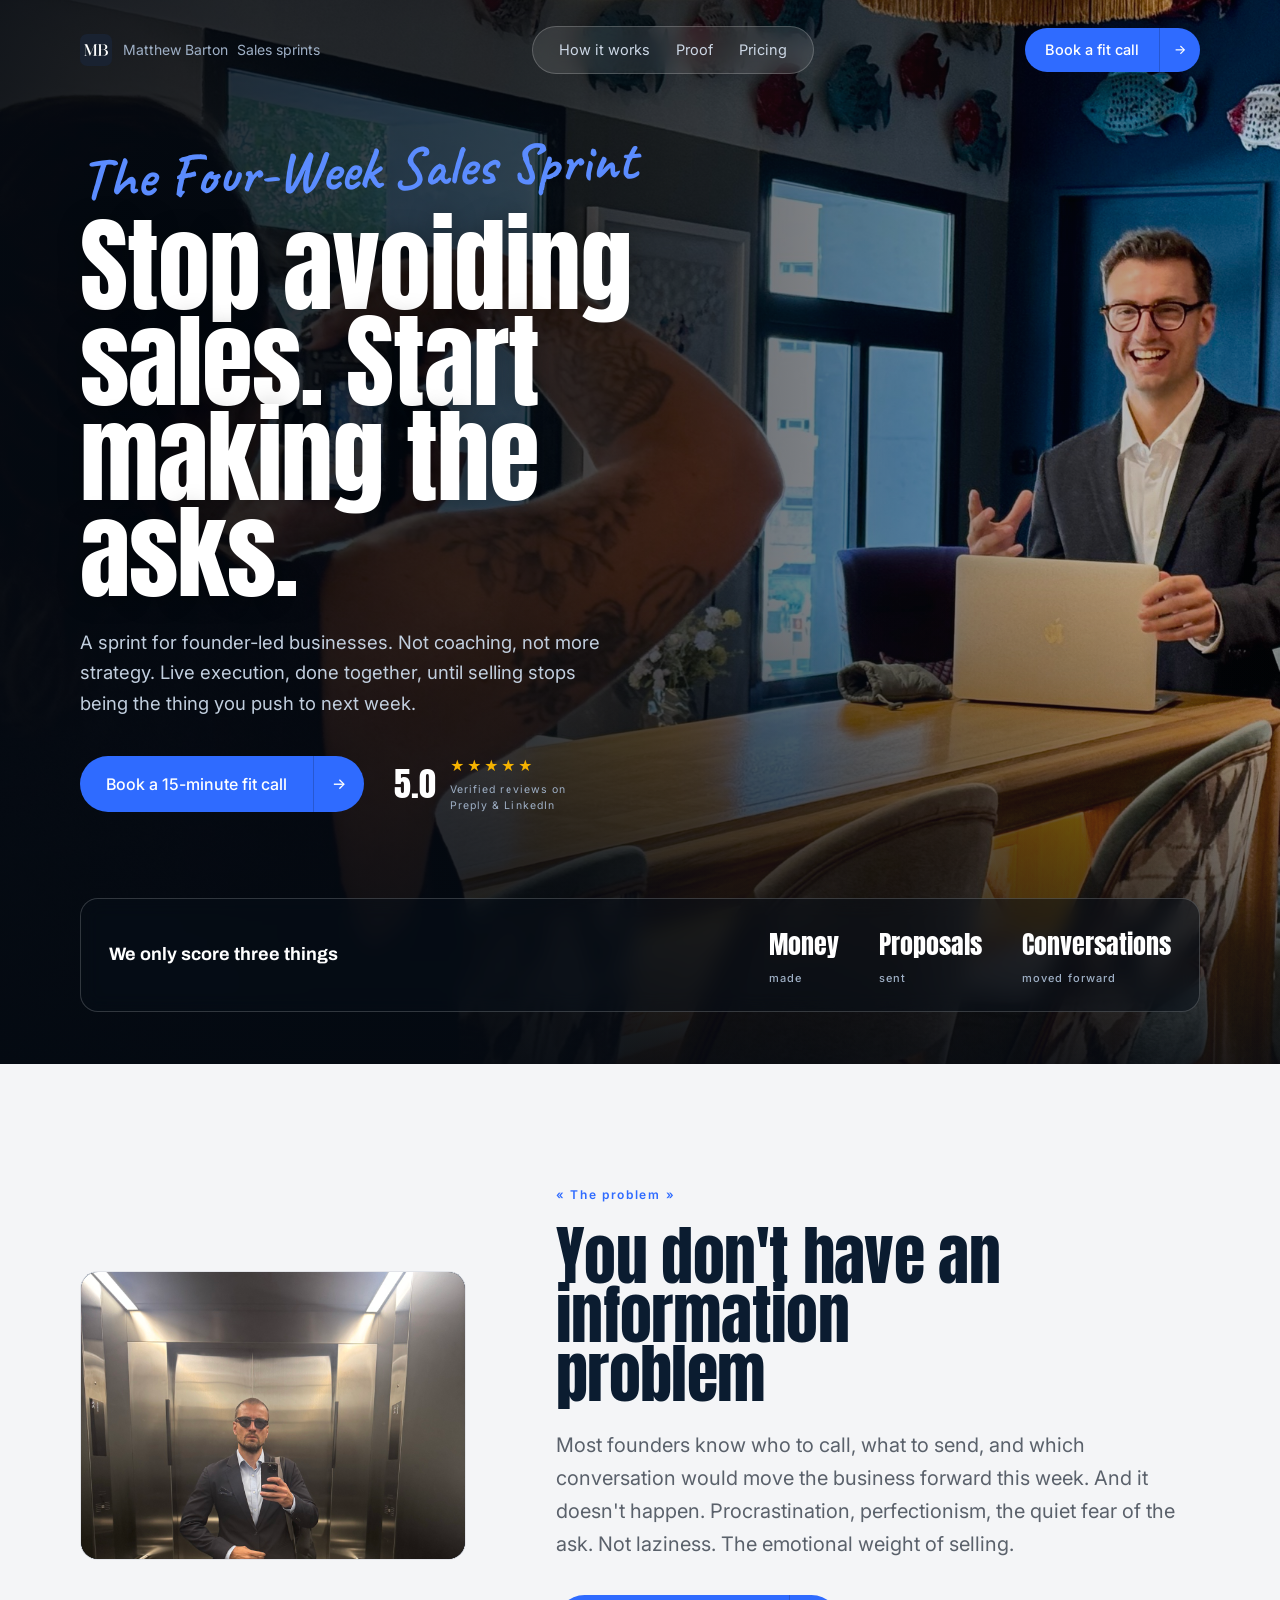
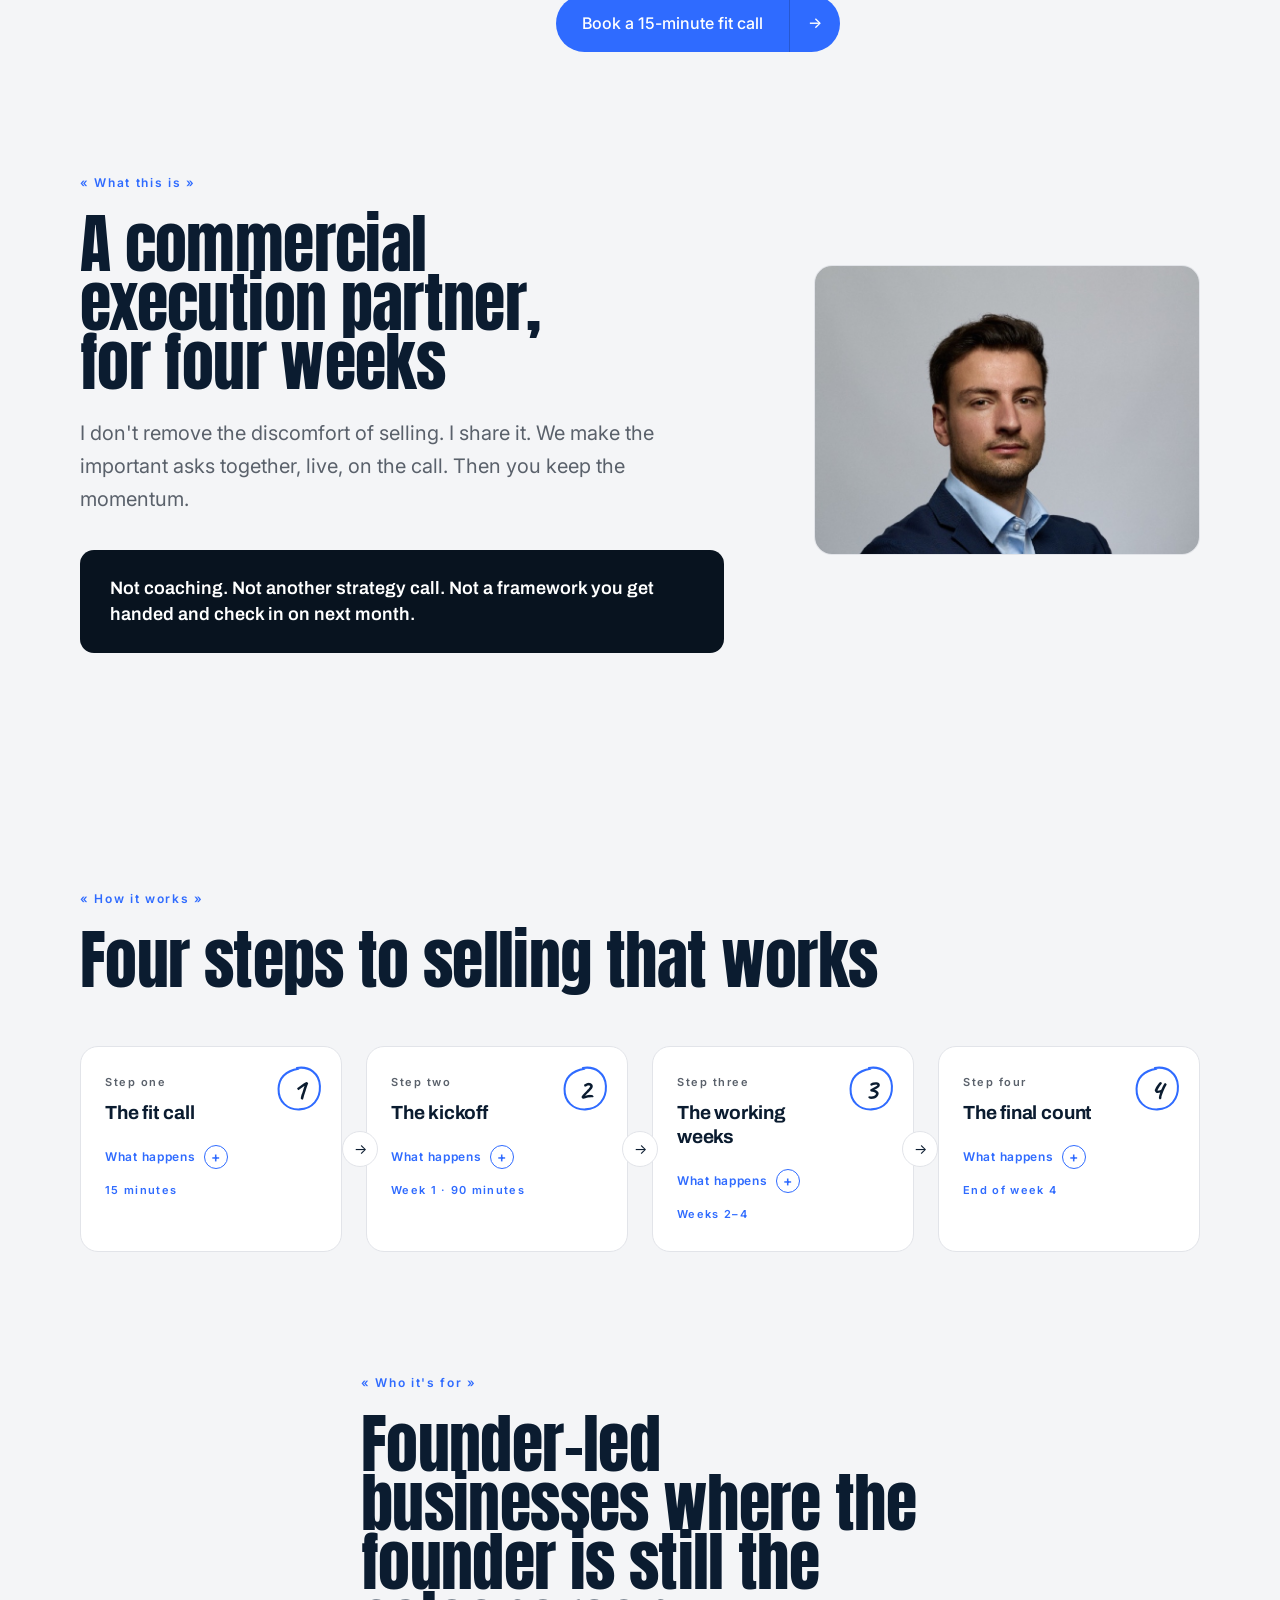
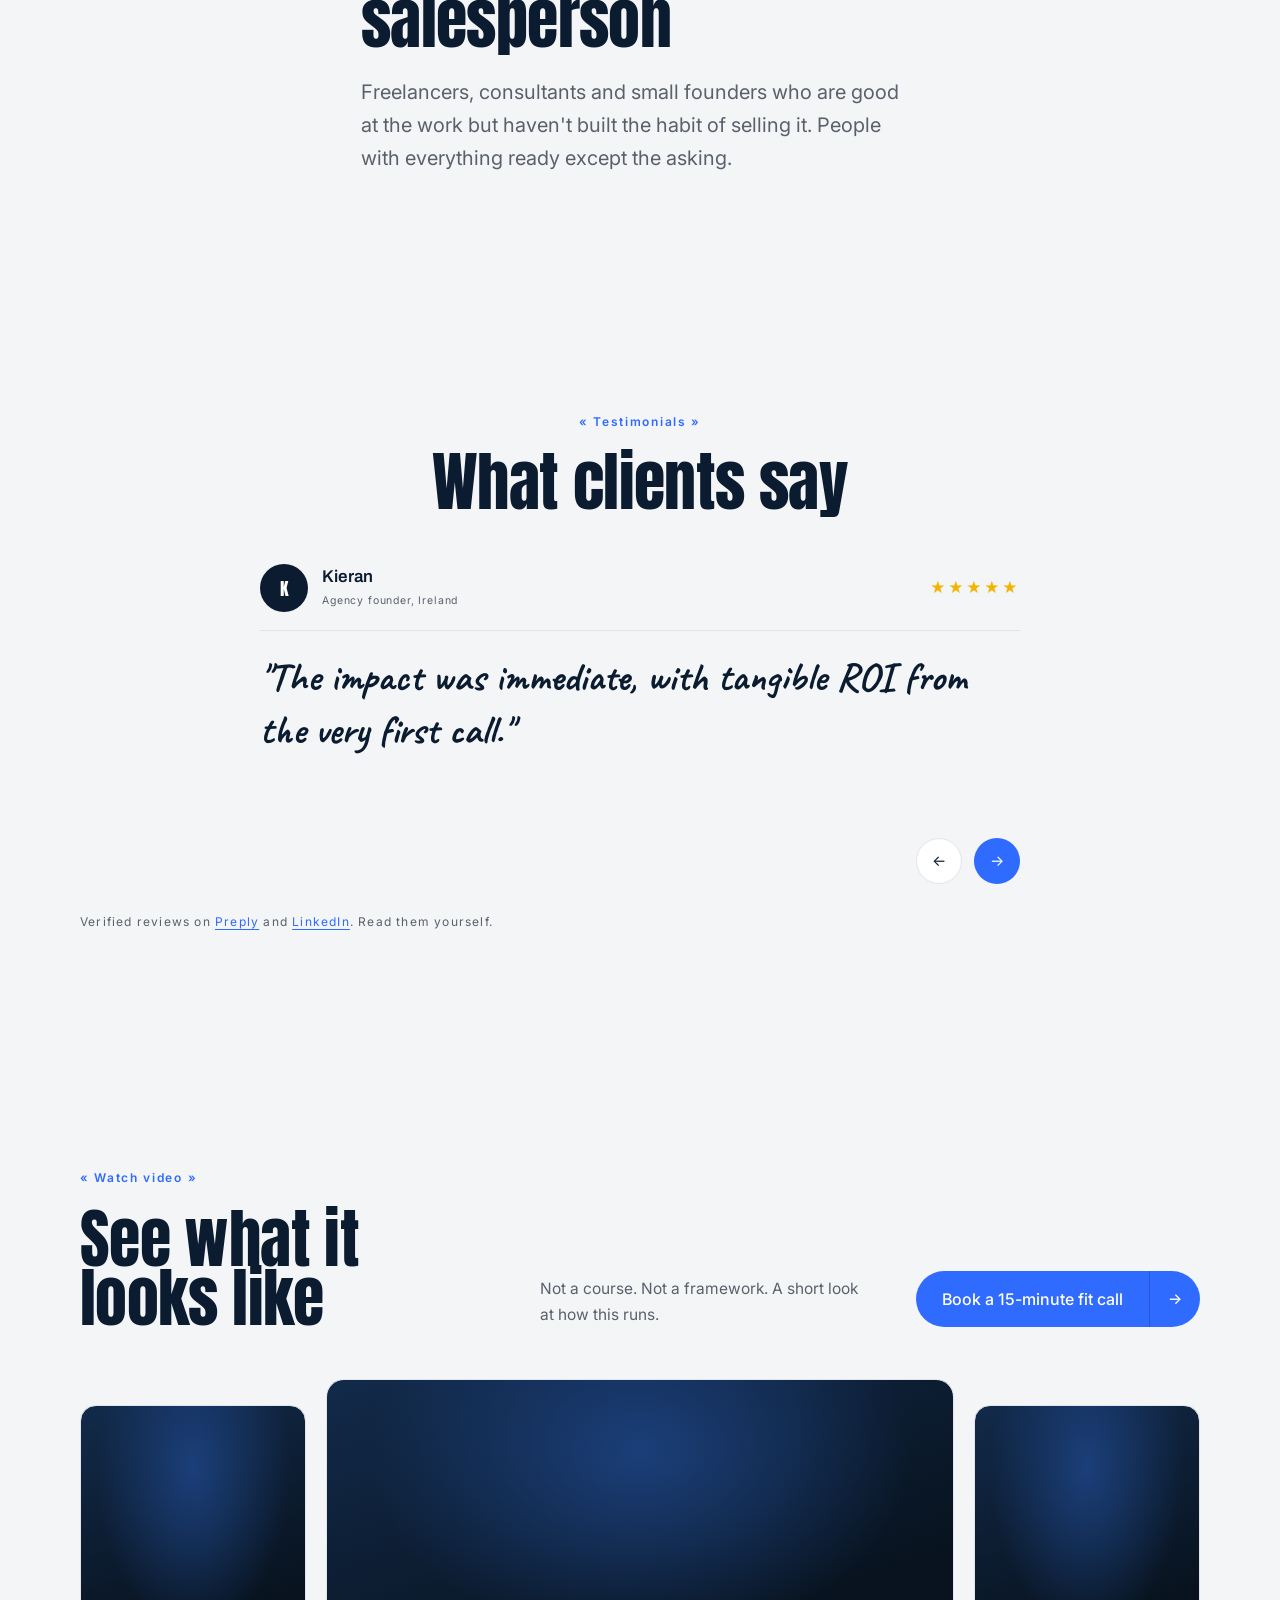
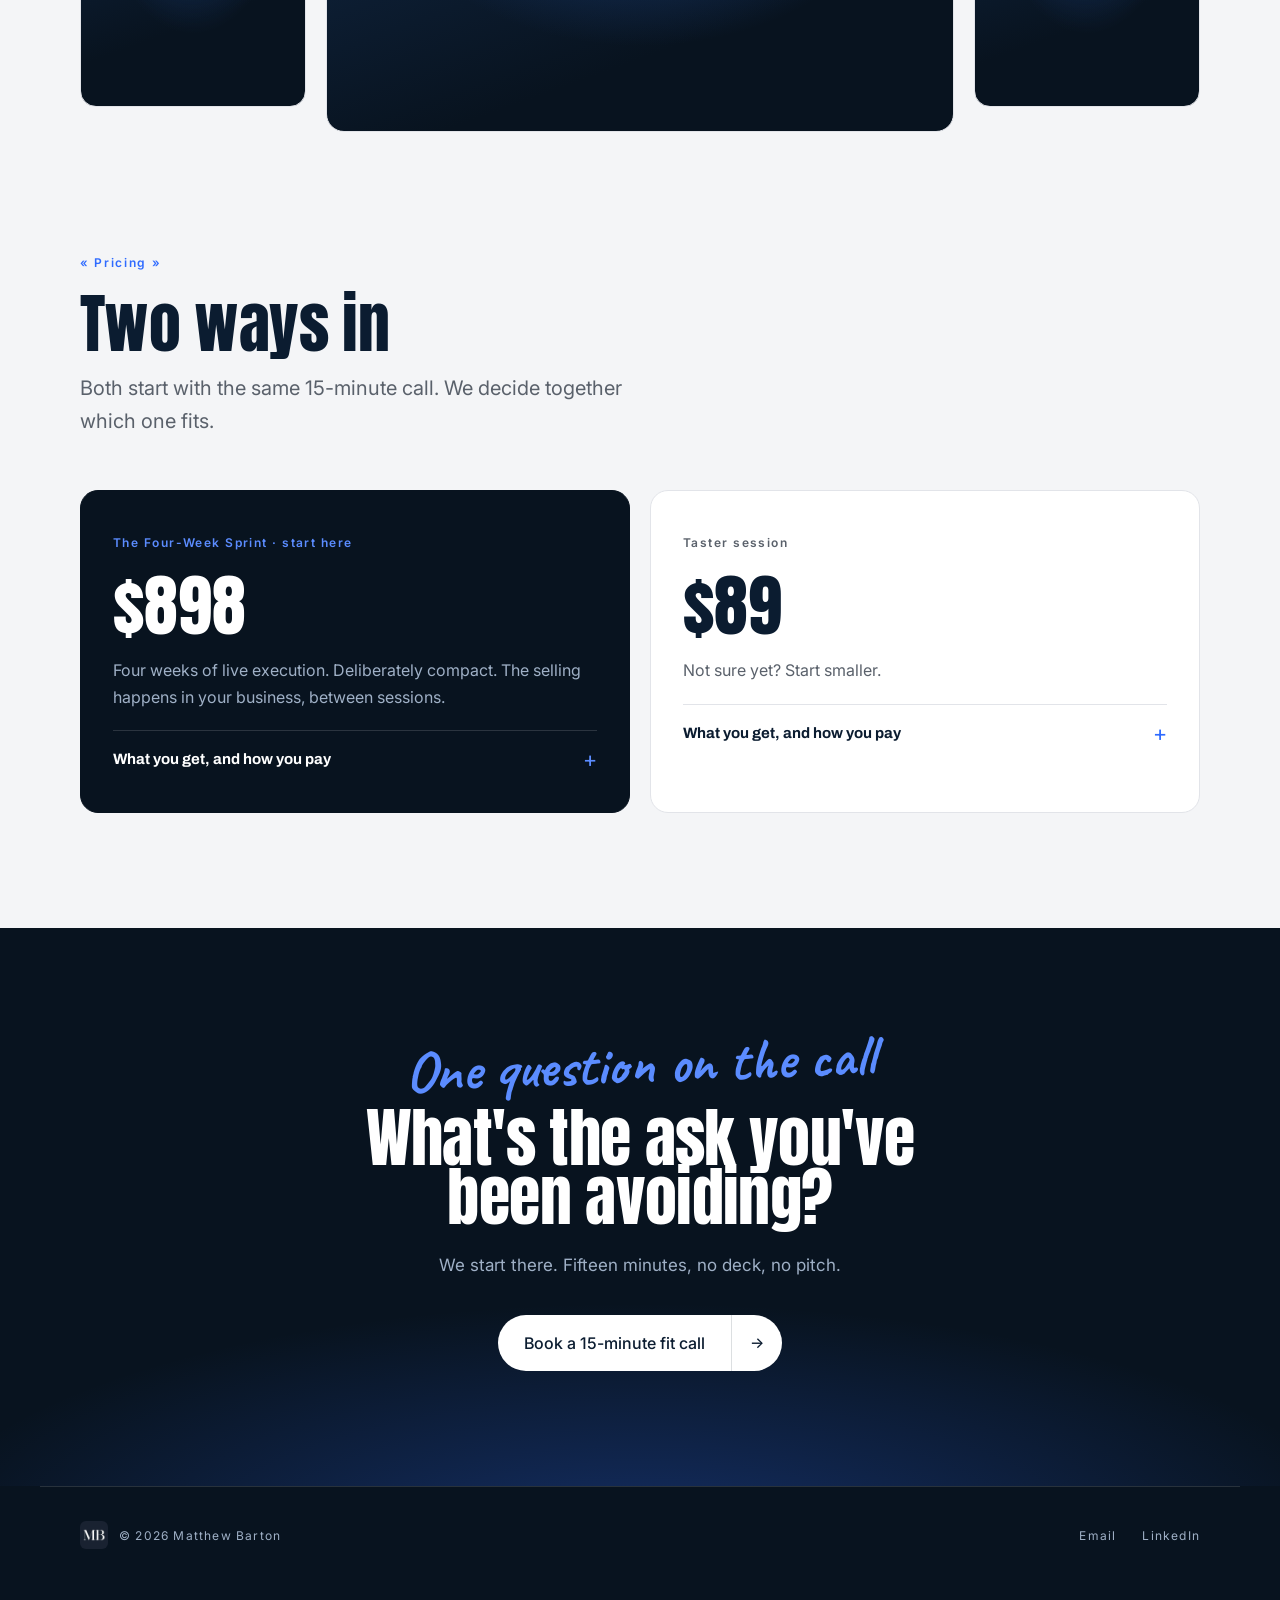
==== commit d06723e0: "Flat $898 upfront pricing on /sprint Co-Authored-By: Claude Opus 5 <noreply@anthropic.com>" ====
--- a/sprint.html
+++ b/sprint.html
@@ -565,7 +565,7 @@
       <div class="prices">
         <div class="price feature">
           <span class="tag">The Four-Week Sprint · start here</span>
-          <span class="fig">$998</span>
+          <span class="fig">$898</span>
           <p>Four weeks of live execution. Deliberately compact. The selling happens in your business, between sessions.</p>
           <details>
             <summary>What you get, and how you pay</summary>
@@ -576,8 +576,8 @@
               <li>The shared board: goal, lead tracker, scripts and scoreboard, visible all week</li>
               <li>The final count: a straight yes or no against the goal in week four</li>
             </ul>
-            <p class="terms">50% on booking, 50% at the start of week three. Or $898 upfront. I take on three Sprints at a time.</p>
-            <p class="terms">If the kickoff doesn't deliver, walk away. The second half never gets billed, or comes straight back if you paid upfront.</p>
+            <p class="terms">Paid in full before the kickoff. I take on three Sprints at a time.</p>
+            <p class="terms">If the kickoff doesn't deliver, walk away and I refund half, no argument. You risk one session, not four weeks.</p>
           </details>
         </div>
         <div class="price">
@@ -641,8 +641,24 @@
 })();
 </script>
 
-<!-- Analytics — pick one, paste your ID, uncomment:
-Plausible:  <script defer data-domain="mbarton.co.uk" src="https://plausible.io/js/script.js"></script>
+<!-- Vercel Web Analytics — same as the main site's index.html -->
+<script defer src="/_vercel/insights/script.js"></script>
+
+<!-- Meta Pixel -->
+<script>
+!function(f,b,e,v,n,t,s){if(f.fbq)return;n=f.fbq=function(){n.callMethod?
+n.callMethod.apply(n,arguments):n.queue.push(arguments)};if(!f._fbq)f._fbq=n;
+n.push=n;n.loaded=!0;n.version='2.0';n.queue=[];t=b.createElement(e);t.async=!0;
+t.src=v;s=b.getElementsByTagName(e)[0];s.parentNode.insertBefore(t,s)}(window,
+document,'script','https://connect.facebook.net/en_US/fbevents.js');
+fbq('init', 'META_PIXEL_ID');
+fbq('track', 'PageView');
+</script>
+<noscript><img height="1" width="1" style="display:none" alt=""
+src="https://www.facebook.com/tr?id=META_PIXEL_ID&ev=PageView&noscript=1"></noscript>
+<!-- /Meta Pixel -->
+
+<!-- Optional extras, paste an ID and uncomment:
 GA4:        <script async src="https://www.googletagmanager.com/gtag/js?id=G-XXXXXXX"></script>
             <script>window.dataLayer=window.dataLayer||[];function gtag(){dataLayer.push(arguments);}gtag('js',new Date());gtag('config','G-XXXXXXX');</script>
 -->
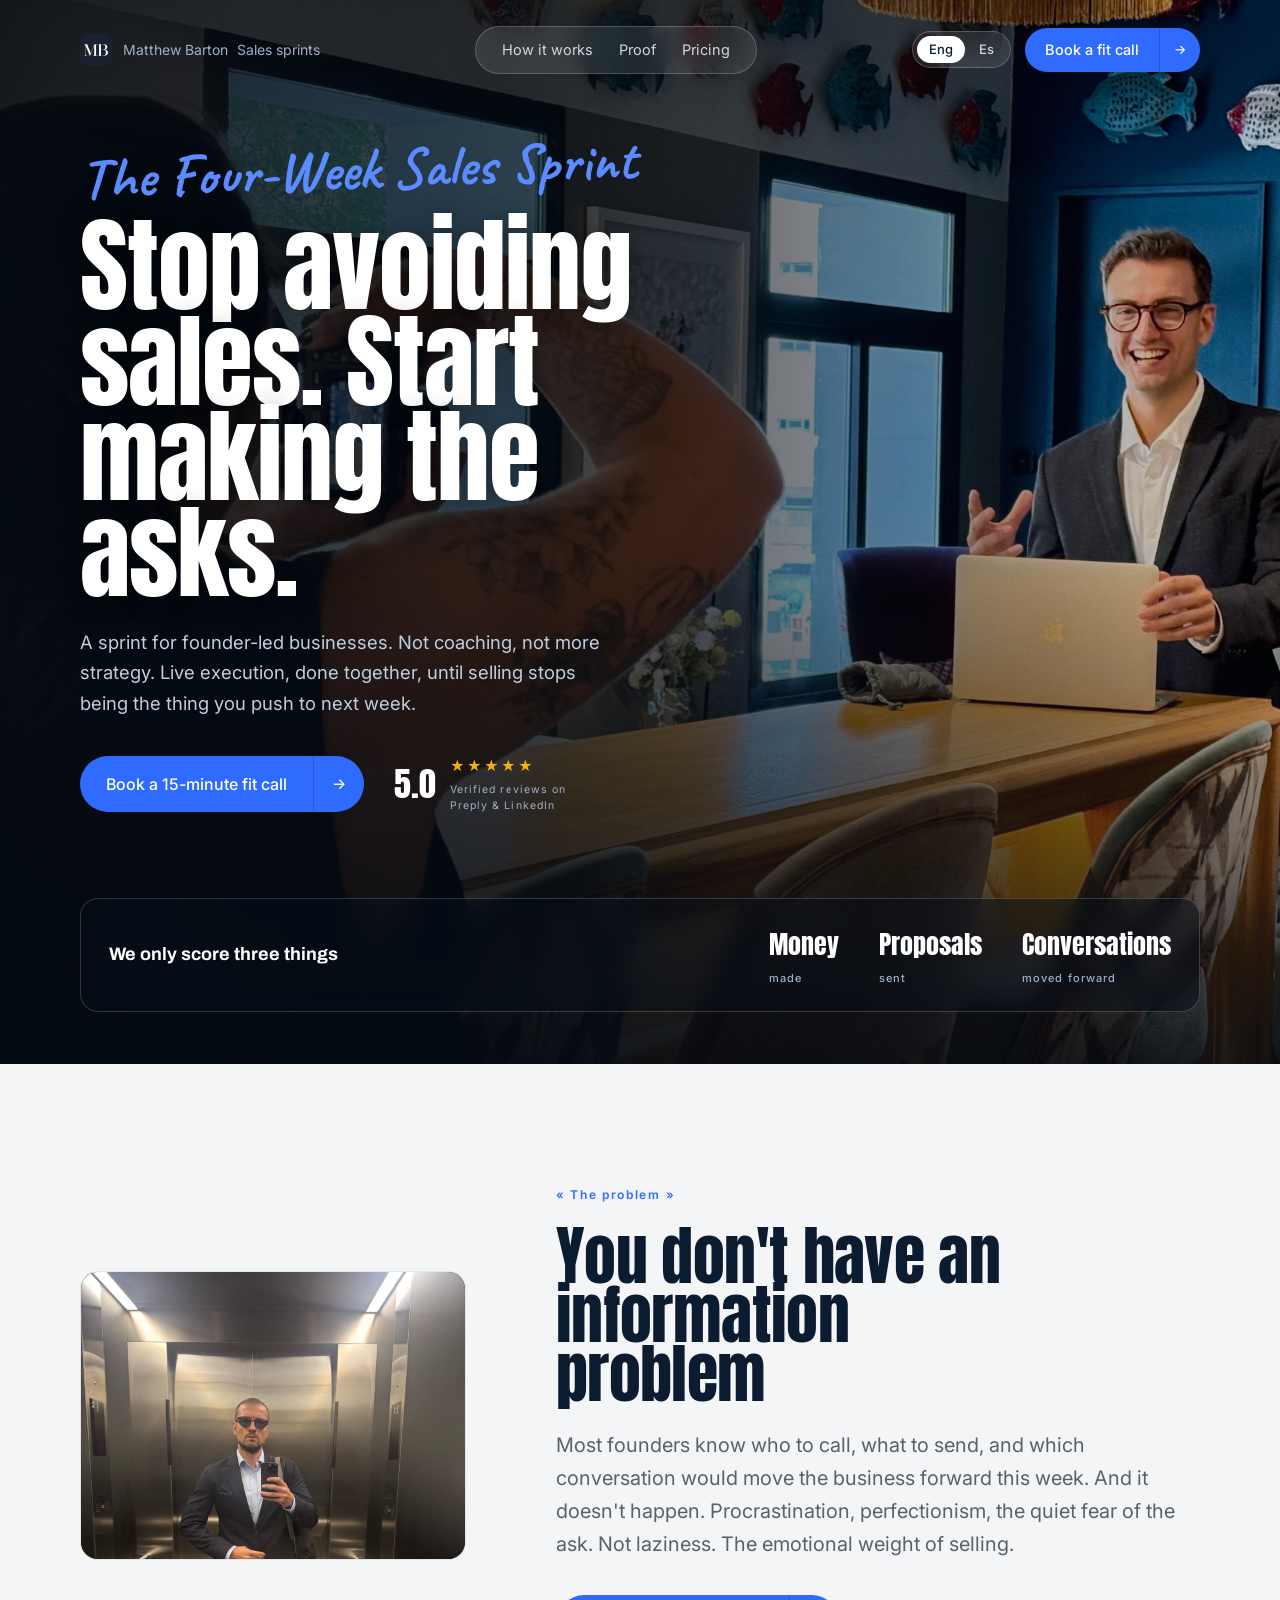
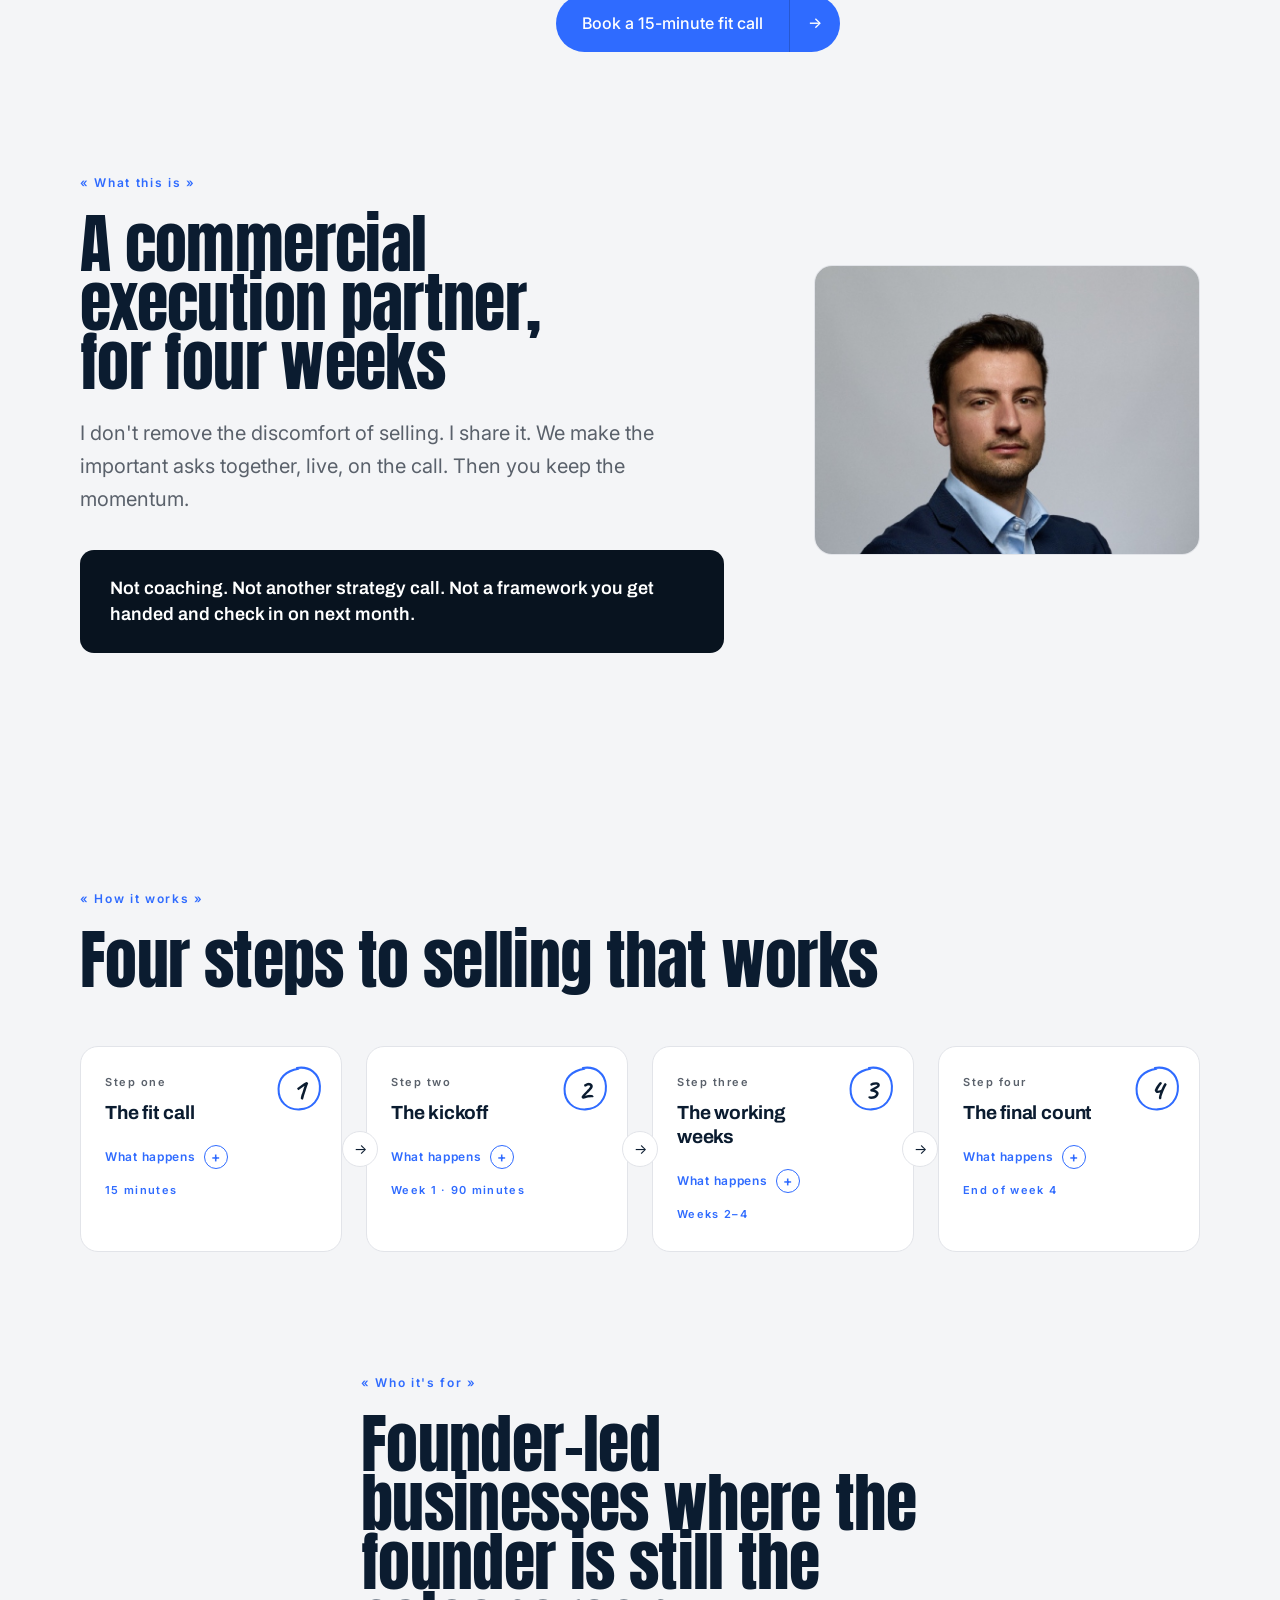
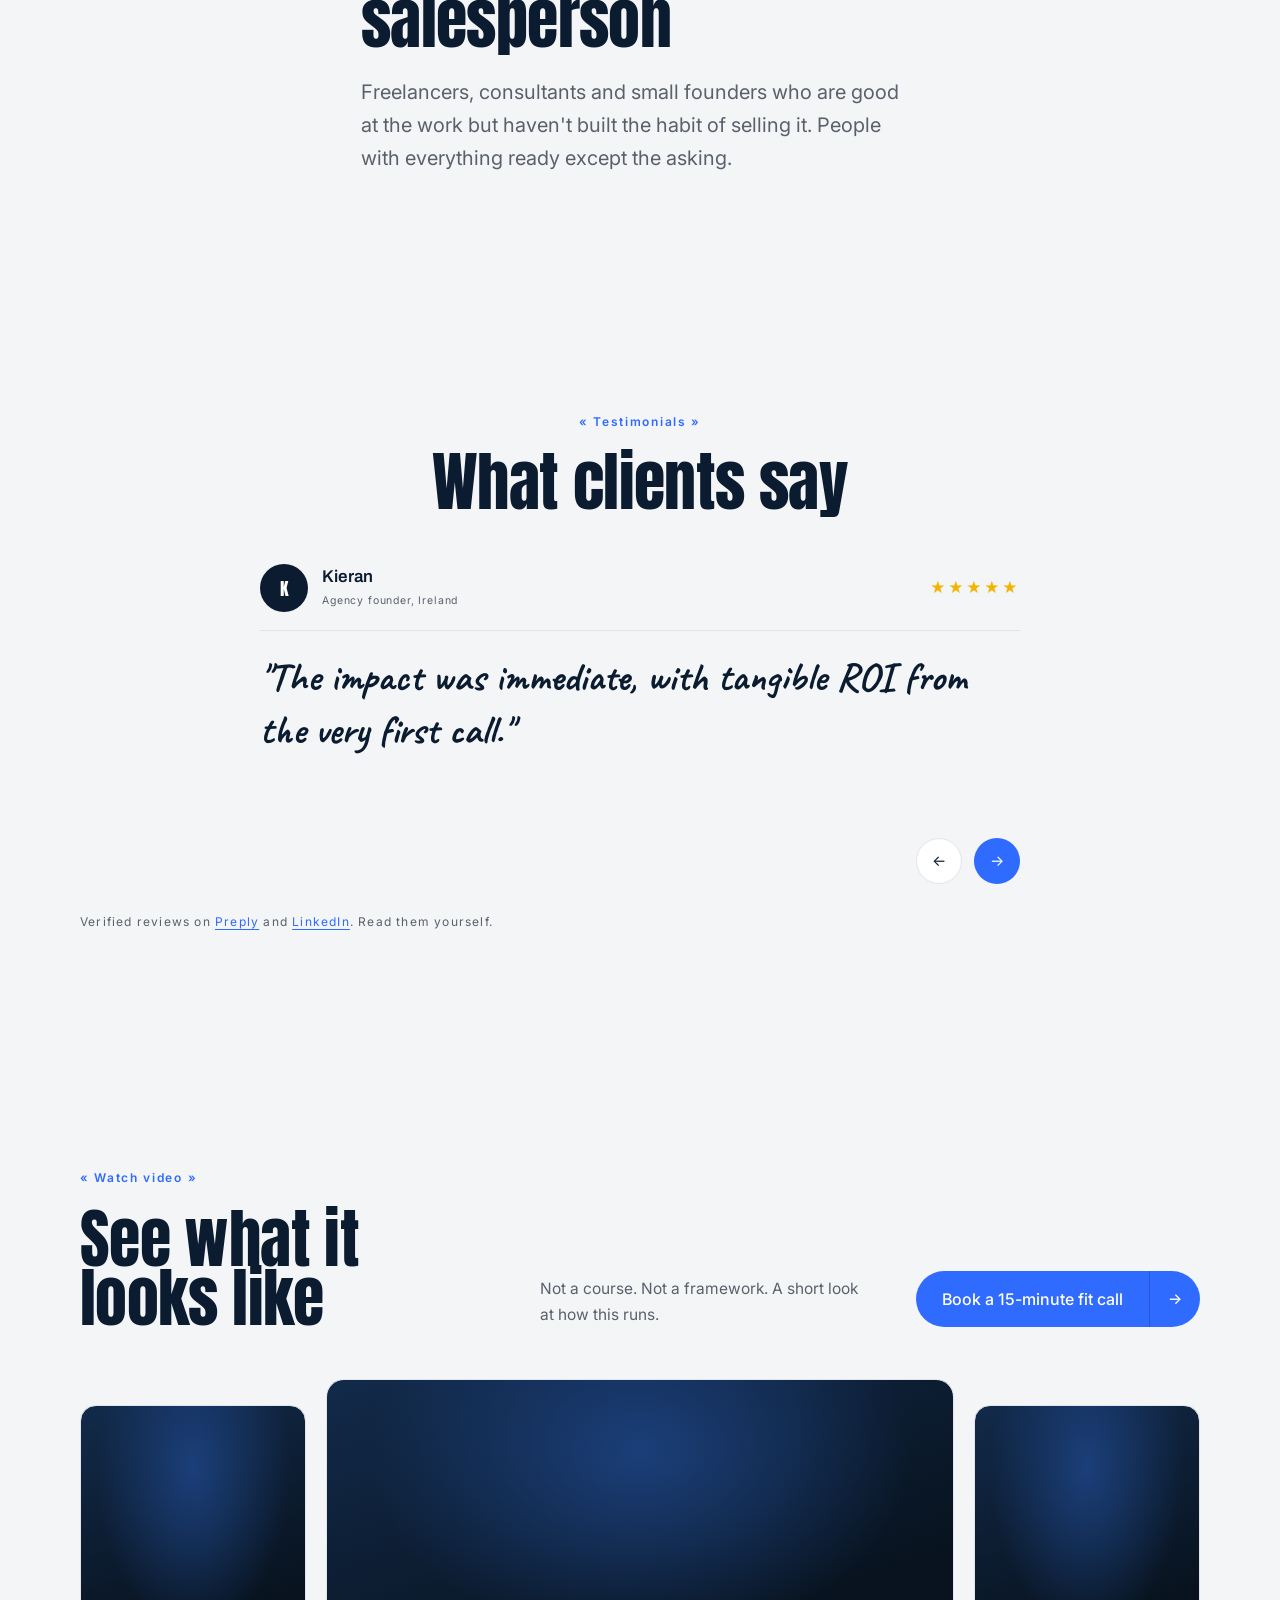
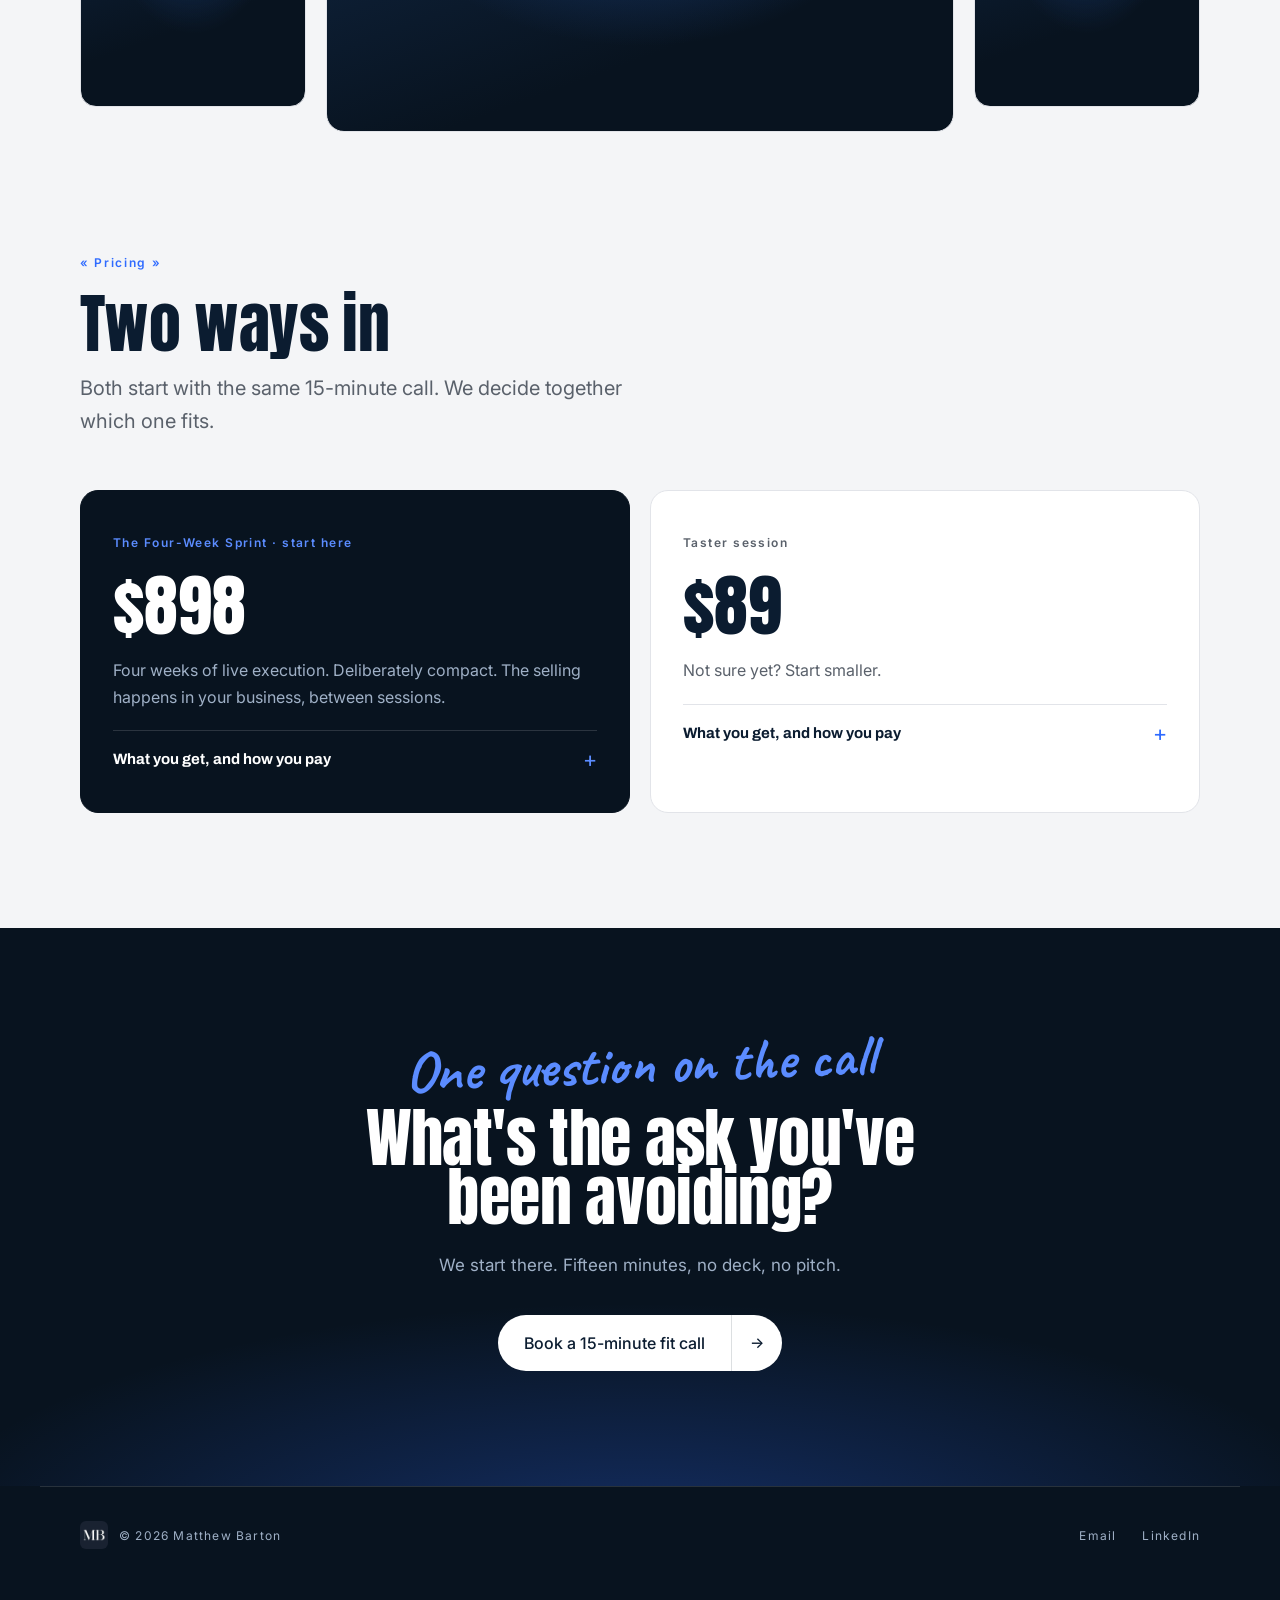
==== commit defeb33d: "Add Eng/Es language toggle to the sprint page Brings sprint.html in line with the sales-sprint-landi" ====
--- a/sprint.html
+++ b/sprint.html
@@ -87,7 +87,14 @@
   @media(min-width:900px){.navpill{display:flex;}}
   .navpill a{color:#cdd8e6;text-decoration:none;font-size:14.5px;}
   .navpill a:hover{color:#fff;}
+  .hdr-right{display:flex;align-items:center;gap:14px;flex:none;}
+  .langtoggle{display:inline-flex;align-items:center;gap:2px;background:rgba(255,255,255,.1);backdrop-filter:blur(10px);border:1px solid rgba(255,255,255,.2);border-radius:999px;padding:4px;flex:none;}
+  .langtoggle button{appearance:none;-webkit-appearance:none;border:0;background:transparent;color:#cdd8e6;font-family:var(--body);font-size:13px;font-weight:500;line-height:1;padding:7px 12px;border-radius:999px;cursor:pointer;transition:background .15s ease,color .15s ease;}
+  .langtoggle button:hover{color:#fff;}
+  .langtoggle button.active{background:#fff;color:var(--ink);}
+  .langtoggle button:focus-visible{outline:3px solid var(--accent-hi);outline-offset:2px;}
   header .btn{font-size:14.5px;}
+  header .btn .lbl-sm{display:none;}
   header .btn .lbl{padding:10px 20px;}
   header .btn .arw{padding:0 14px;font-size:13px;}
 
@@ -118,11 +125,17 @@
     .scrim{background:linear-gradient(0deg,rgba(4,10,18,.96) 0%,rgba(4,10,18,.88) 32%,rgba(4,10,18,.55) 62%,rgba(4,10,18,.3) 100%);}
   }
   @media(max-width:700px){
-    header .wrap{padding-top:20px;padding-bottom:20px;}
-    .wordmark{font-size:20px;white-space:nowrap;}
+    header .wrap{padding-top:20px;padding-bottom:20px;gap:10px;}
+    .wordmark{font-size:17px;white-space:nowrap;gap:9px;}
+    .wordmark img{width:28px;height:28px;}
     header .btn{font-size:13.5px;}
     header .btn .lbl{padding:9px 15px;white-space:nowrap;}
     header .btn .arw{display:none;}
+    header .btn .lbl{display:none;}
+    header .btn .lbl-sm{display:block;}
+    .hdr-right{gap:9px;}
+    .langtoggle{padding:3px;}
+    .langtoggle button{font-size:12px;padding:6px 9px;}
 
     .hero{padding-top:124px;}
     .hero-media img{object-position:95% 28%;}
@@ -310,13 +323,19 @@
 
 <header>
   <div class="wrap">
-    <a class="wordmark" href="#top"><img src="assets/mbco-mark.jpg" alt="" width="32" height="32"><span class="nm">Matthew Barton <span>Sales sprints</span></span></a>
+    <a class="wordmark" href="#top"><img src="assets/mbco-mark.jpg" alt="" width="32" height="32"><span class="nm">Matthew Barton <span data-es="Sprints de ventas">Sales sprints</span></span></a>
     <nav class="navpill">
-      <a href="#how">How it works</a>
-      <a href="#proof">Proof</a>
-      <a href="#pricing">Pricing</a>
+      <a href="#how" data-es="Cómo funciona">How it works</a>
+      <a href="#proof" data-es="Pruebas">Proof</a>
+      <a href="#pricing" data-es="Precios">Pricing</a>
     </nav>
-    <a class="btn" href="https://calendly.com/mbartonco/meet-with-matthew" target="_blank" rel="noopener"><span class="lbl">Book a fit call</span><span class="arw" aria-hidden="true">→</span></a>
+    <div class="hdr-right">
+      <div class="langtoggle" role="group" aria-label="Language / Idioma">
+        <button type="button" class="active" data-setlang="en" aria-pressed="true">Eng</button>
+        <button type="button" data-setlang="es" aria-pressed="false">Es</button>
+      </div>
+      <a class="btn" href="https://calendly.com/mbartonco/meet-with-matthew" target="_blank" rel="noopener"><span class="lbl" data-es="Agenda una llamada">Book a fit call</span><span class="lbl lbl-sm" data-es="Agendar">Book a call</span><span class="arw" aria-hidden="true">→</span></a>
+    </div>
   </div>
 </header>
 
@@ -330,27 +349,27 @@
     <div class="scrim"></div>
 
     <div class="wrap">
-      <span class="script">The Four-Week Sales Sprint</span>
-      <h1>Stop avoiding sales. Start making the asks.</h1>
-      <p class="hero-sub">A sprint for founder-led businesses. Not coaching, not more strategy. Live execution, done together, until selling stops being the thing you push to next week.</p>
+      <span class="script" data-es="El Sprint de Ventas de Cuatro Semanas">The Four-Week Sales Sprint</span>
+      <h1 data-es="Deja de evitar la venta. Empieza a pedir.">Stop avoiding sales. Start making the asks.</h1>
+      <p class="hero-sub" data-es="Un sprint para negocios liderados por su fundador. No es coaching ni más estrategia. Ejecución en vivo, hecha juntos, hasta que vender deje de ser lo que dejas para la semana que viene.">A sprint for founder-led businesses. Not coaching, not more strategy. Live execution, done together, until selling stops being the thing you push to next week.</p>
 
       <div class="hero-actions">
-        <a class="btn" href="https://calendly.com/mbartonco/meet-with-matthew" target="_blank" rel="noopener"><span class="lbl">Book a 15-minute fit call</span><span class="arw" aria-hidden="true">→</span></a>
+        <a class="btn" href="https://calendly.com/mbartonco/meet-with-matthew" target="_blank" rel="noopener"><span class="lbl" data-es="Agenda una llamada de 15 minutos">Book a 15-minute fit call</span><span class="arw" aria-hidden="true">→</span></a>
         <div class="rating">
           <span class="fig">5.0</span>
           <div>
             <div class="stars" aria-hidden="true">★★★★★</div>
-            <div class="meta">Verified reviews on<br>Preply &amp; LinkedIn</div>
+            <div class="meta" data-es="Reseñas verificadas en&lt;br&gt;Preply y LinkedIn">Verified reviews on<br>Preply &amp; LinkedIn</div>
           </div>
         </div>
       </div>
 
       <div class="bar">
-        <span class="label">We only score three things</span>
+        <span class="label" data-es="Solo medimos tres cosas">We only score three things</span>
         <div class="metrics">
-          <div class="metric"><b>Money</b>made</div>
-          <div class="metric"><b>Proposals</b>sent</div>
-          <div class="metric"><b>Conversations</b>moved forward</div>
+          <div class="metric" data-es="&lt;b&gt;Dinero&lt;/b&gt;generado"><b>Money</b>made</div>
+          <div class="metric" data-es="&lt;b&gt;Propuestas&lt;/b&gt;enviadas"><b>Proposals</b>sent</div>
+          <div class="metric" data-es="&lt;b&gt;Conversaciones&lt;/b&gt;que avanzaron"><b>Conversations</b>moved forward</div>
         </div>
       </div>
     </div>
@@ -364,11 +383,11 @@
           <img src="assets/img-3319.jpg" alt="Matthew Barton" loading="lazy" style="object-position:center 30%">
         </div>
         <div class="split-body">
-          <span class="eyebrow">The problem</span>
-          <h2>You don't have an information problem</h2>
-          <p class="lead">Most founders know who to call, what to send, and which conversation would move the business forward this week. And it doesn't happen. Procrastination, perfectionism, the quiet fear of the ask. Not laziness. The emotional weight of selling.</p>
+          <span class="eyebrow" data-es="El problema">The problem</span>
+          <h2 data-es="No tienes un problema de información">You don't have an information problem</h2>
+          <p class="lead" data-es="La mayoría de fundadores sabe a quién llamar, qué enviar y qué conversación movería el negocio esta semana. Y no ocurre. Procrastinación, perfeccionismo, el miedo callado a pedir. No es pereza. Es el peso emocional de vender.">Most founders know who to call, what to send, and which conversation would move the business forward this week. And it doesn't happen. Procrastination, perfectionism, the quiet fear of the ask. Not laziness. The emotional weight of selling.</p>
           <div class="split-foot">
-            <a class="btn" href="https://calendly.com/mbartonco/meet-with-matthew" target="_blank" rel="noopener"><span class="lbl">Book a 15-minute fit call</span><span class="arw" aria-hidden="true">→</span></a>
+            <a class="btn" href="https://calendly.com/mbartonco/meet-with-matthew" target="_blank" rel="noopener"><span class="lbl" data-es="Agenda una llamada de 15 minutos">Book a 15-minute fit call</span><span class="arw" aria-hidden="true">→</span></a>
           </div>
         </div>
       </div>
@@ -380,10 +399,10 @@
     <div class="wrap">
       <div class="split flip">
         <div class="split-body">
-          <span class="eyebrow">What this is</span>
-          <h2>A commercial execution partner, for four weeks</h2>
-          <p class="lead">I don't remove the discomfort of selling. I share it. We make the important asks together, live, on the call. Then you keep the momentum.</p>
-          <p class="contrast">Not coaching. Not another strategy call. Not a framework you get handed and check in on next month.</p>
+          <span class="eyebrow" data-es="Qué es esto">What this is</span>
+          <h2 data-es="Un socio de ejecución comercial, durante cuatro semanas">A commercial execution partner, for four weeks</h2>
+          <p class="lead" data-es="No elimino la incomodidad de vender. La comparto. Hacemos las peticiones importantes juntos, en vivo, durante la llamada. Después tú mantienes el ritmo.">I don't remove the discomfort of selling. I share it. We make the important asks together, live, on the call. Then you keep the momentum.</p>
+          <p class="contrast" data-es="No es coaching. No es otra llamada de estrategia. No es un marco de trabajo que te entregan y revisas el mes que viene.">Not coaching. Not another strategy call. Not a framework you get handed and check in on next month.</p>
         </div>
         <div class="watch-slot split-media">
           <img src="assets/matt-headshot.jpg" alt="Matthew Barton" loading="lazy">
@@ -395,16 +414,16 @@
   <!-- INCLUDED -->
   <section id="how">
     <div class="wrap">
-      <span class="eyebrow">How it works</span>
-      <h2>Four steps to selling that works</h2>
+      <span class="eyebrow" data-es="Cómo funciona">How it works</span>
+      <h2 data-es="Cuatro pasos hacia una venta que funciona">Four steps to selling that works</h2>
       <div class="path">
         <div class="step">
-          <span class="steplabel">Step one</span>
+          <span class="steplabel" data-es="Paso uno">Step one</span>
           <details>
-            <summary><h3>The fit call</h3><span class="more">What happens</span></summary>
-            <p>We talk for 15 minutes. You tell me what's been stopping you from selling. I tell you if the Sprint can fix it. If yes, we start that same week.</p>
+            <summary><h3 data-es="La llamada de encaje">The fit call</h3><span class="more" data-es="Qué pasa">What happens</span></summary>
+            <p data-es="Hablamos 15 minutos. Me cuentas qué te ha estado frenando para vender. Te digo si el Sprint puede resolverlo. Si es que sí, empezamos esa misma semana.">We talk for 15 minutes. You tell me what's been stopping you from selling. I tell you if the Sprint can fix it. If yes, we start that same week.</p>
           </details>
-          <span class="steptag">15 minutes</span>
+          <span class="steptag" data-es="15 minutos">15 minutes</span>
           <span class="stepink" aria-hidden="true">
             <svg viewBox="0 0 64 64" fill="none"><path d="M32 6 C 48 5, 59 16, 58 31 C 57 47, 46 58, 30 57 C 15 56, 5 45, 7 29 C 9 15, 19 8, 34 7" stroke="currentColor" stroke-width="2.5" stroke-linecap="round"/></svg>
             <b>1</b>
@@ -412,12 +431,12 @@
         </div>
         <span class="patharrow" style="left:25%" aria-hidden="true">→</span>
         <div class="step">
-          <span class="steplabel">Step two</span>
+          <span class="steplabel" data-es="Paso dos">Step two</span>
           <details>
-            <summary><h3>The kickoff</h3><span class="more">What happens</span></summary>
-            <p>We pick one goal and a deadline. We write down ten people who could get you there. We write your offer and put a price on it. Then you message the first person before the call even ends.</p>
+            <summary><h3 data-es="El arranque">The kickoff</h3><span class="more" data-es="Qué pasa">What happens</span></summary>
+            <p data-es="Elegimos un objetivo y una fecha límite. Anotamos diez personas que podrían llevarte ahí. Escribimos tu oferta y le ponemos precio. Después escribes a la primera persona antes de que termine la llamada.">We pick one goal and a deadline. We write down ten people who could get you there. We write your offer and put a price on it. Then you message the first person before the call even ends.</p>
           </details>
-          <span class="steptag">Week 1 · 90 minutes</span>
+          <span class="steptag" data-es="Semana 1 · 90 minutos">Week 1 · 90 minutes</span>
           <span class="stepink" aria-hidden="true">
             <svg viewBox="0 0 64 64" fill="none"><path d="M32 6 C 48 5, 59 16, 58 31 C 57 47, 46 58, 30 57 C 15 56, 5 45, 7 29 C 9 15, 19 8, 34 7" stroke="currentColor" stroke-width="2.5" stroke-linecap="round"/></svg>
             <b>2</b>
@@ -425,12 +444,12 @@
         </div>
         <span class="patharrow" style="left:50%" aria-hidden="true">→</span>
         <div class="step">
-          <span class="steplabel">Step three</span>
+          <span class="steplabel" data-es="Paso tres">Step three</span>
           <details>
-            <summary><h3>The working weeks</h3><span class="more">What happens</span></summary>
-            <p>Once a week, we get on a call. We send the emails and make the calls together, right there. Nothing gets saved for later. Every weekday you tell me what happened. I write back within a day.</p>
+            <summary><h3 data-es="Las semanas de trabajo">The working weeks</h3><span class="more" data-es="Qué pasa">What happens</span></summary>
+            <p data-es="Una vez por semana nos ponemos en llamada. Enviamos los correos y hacemos las llamadas juntos, ahí mismo. Nada se deja para después. Cada día laborable me cuentas qué pasó. Te respondo en menos de 24 horas.">Once a week, we get on a call. We send the emails and make the calls together, right there. Nothing gets saved for later. Every weekday you tell me what happened. I write back within a day.</p>
           </details>
-          <span class="steptag">Weeks 2–4</span>
+          <span class="steptag" data-es="Semanas 2–4">Weeks 2–4</span>
           <span class="stepink" aria-hidden="true">
             <svg viewBox="0 0 64 64" fill="none"><path d="M32 6 C 48 5, 59 16, 58 31 C 57 47, 46 58, 30 57 C 15 56, 5 45, 7 29 C 9 15, 19 8, 34 7" stroke="currentColor" stroke-width="2.5" stroke-linecap="round"/></svg>
             <b>3</b>
@@ -438,12 +457,12 @@
         </div>
         <span class="patharrow" style="left:75%" aria-hidden="true">→</span>
         <div class="step">
-          <span class="steplabel">Step four</span>
+          <span class="steplabel" data-es="Paso cuatro">Step four</span>
           <details>
-            <summary><h3>The final count</h3><span class="more">What happens</span></summary>
-            <p>We count everything up. Did you hit the goal, yes or no? Either way you walk away with a way of selling that works, not a plan on paper.</p>
+            <summary><h3 data-es="El recuento final">The final count</h3><span class="more" data-es="Qué pasa">What happens</span></summary>
+            <p data-es="Contamos todo. ¿Alcanzaste el objetivo, sí o no? En cualquier caso te vas con una forma de vender que funciona, no con un plan en papel.">We count everything up. Did you hit the goal, yes or no? Either way you walk away with a way of selling that works, not a plan on paper.</p>
           </details>
-          <span class="steptag">End of week 4</span>
+          <span class="steptag" data-es="Fin de la semana 4">End of week 4</span>
           <span class="stepink" aria-hidden="true">
             <svg viewBox="0 0 64 64" fill="none"><path d="M32 6 C 48 5, 59 16, 58 31 C 57 47, 46 58, 30 57 C 15 56, 5 45, 7 29 C 9 15, 19 8, 34 7" stroke="currentColor" stroke-width="2.5" stroke-linecap="round"/></svg>
             <b>4</b>
@@ -456,9 +475,9 @@
   <!-- WHO IT'S FOR -->
   <section style="padding-top:0">
     <div class="wrap measure">
-      <span class="eyebrow">Who it's for</span>
-      <h2>Founder-led businesses where the founder is still the salesperson</h2>
-      <p class="lead">Freelancers, consultants and small founders who are good at the work but haven't built the habit of selling it. People with everything ready except the asking.</p>
+      <span class="eyebrow" data-es="Para quién es">Who it's for</span>
+      <h2 data-es="Negocios donde el fundador sigue siendo el vendedor">Founder-led businesses where the founder is still the salesperson</h2>
+      <p class="lead" data-es="Freelancers, consultores y fundadores pequeños que son buenos en su trabajo pero no han construido el hábito de venderlo. Gente que lo tiene todo listo menos el momento de pedir.">Freelancers, consultants and small founders who are good at the work but haven't built the habit of selling it. People with everything ready except the asking.</p>
     </div>
   </section>
 
@@ -466,8 +485,8 @@
   <section id="proof">
     <div class="wrap">
       <div class="proof-head">
-        <span class="eyebrow">Testimonials</span>
-        <h2>What clients say</h2>
+        <span class="eyebrow" data-es="Testimonios">Testimonials</span>
+        <h2 data-es="Lo que dicen los clientes">What clients say</h2>
       </div>
 
       <div class="carousel">
@@ -486,51 +505,51 @@
             <div class="car-quote active">
               <div class="car-top">
                 <div class="avatar" aria-hidden="true">K</div>
-                <div><div class="name">Kieran</div><div class="role">Agency founder, Ireland</div></div>
+                <div><div class="name">Kieran</div><div class="role" data-es="Fundador de agencia, Irlanda">Agency founder, Ireland</div></div>
                 <div class="stars" aria-hidden="true">★★★★★</div>
               </div>
-              <blockquote>"The impact was immediate, with tangible ROI from the very first call."</blockquote>
+              <blockquote data-es="«El impacto fue inmediato, con un ROI tangible desde la primera llamada.»">"The impact was immediate, with tangible ROI from the very first call."</blockquote>
             </div>
             <div class="car-quote">
               <div class="car-top">
                 <div class="avatar" aria-hidden="true">P</div>
-                <div><div class="name">Philipp</div><div class="role">Technical solutions engineer</div></div>
+                <div><div class="name">Philipp</div><div class="role" data-es="Ingeniero de soluciones técnicas">Technical solutions engineer</div></div>
                 <div class="stars" aria-hidden="true">★★★★★</div>
               </div>
-              <blockquote>"He has exceeded our expectations, becoming a mentor who has guided us in building an effective system."</blockquote>
+              <blockquote data-es="«Ha superado nuestras expectativas y se ha convertido en un mentor que nos ha guiado para construir un sistema eficaz.»">"He has exceeded our expectations, becoming a mentor who has guided us in building an effective system."</blockquote>
             </div>
             <div class="car-quote">
               <div class="car-top">
                 <div class="avatar" aria-hidden="true">G</div>
-                <div><div class="name">Georgie</div><div class="role">Freelance founder, London</div></div>
+                <div><div class="name">Georgie</div><div class="role" data-es="Fundadora freelance, Londres">Freelance founder, London</div></div>
                 <div class="stars" aria-hidden="true">★★★★★</div>
               </div>
-              <blockquote>"Within a couple of sessions I've gained focus and have started conversations with potential clients."</blockquote>
+              <blockquote data-es="«En un par de sesiones gané foco y empecé conversaciones con clientes potenciales.»">"Within a couple of sessions I've gained focus and have started conversations with potential clients."</blockquote>
             </div>
             <div class="car-quote">
               <div class="car-top">
                 <div class="avatar" aria-hidden="true">A</div>
-                <div><div class="name">Alexander</div><div class="role">Sustainability procurement</div></div>
+                <div><div class="name">Alexander</div><div class="role" data-es="Compras de sostenibilidad">Sustainability procurement</div></div>
                 <div class="stars" aria-hidden="true">★★★★★</div>
               </div>
-              <blockquote>"Matt immediately identified what was missing in my sales processes."</blockquote>
+              <blockquote data-es="«Matt identificó de inmediato lo que le faltaba a mis procesos de venta.»">"Matt immediately identified what was missing in my sales processes."</blockquote>
             </div>
             <div class="car-quote">
               <div class="car-top">
                 <div class="avatar" aria-hidden="true">L</div>
-                <div><div class="name">Lucas</div><div class="role">Founder, HR tech</div></div>
+                <div><div class="name">Lucas</div><div class="role" data-es="Fundador, tecnología de RR. HH.">Founder, HR tech</div></div>
                 <div class="stars" aria-hidden="true">★★★★★</div>
               </div>
-              <blockquote>"I highly recommend Matthew for his exceptional ability to set up a cold outbound strategy using state of the art technology."</blockquote>
+              <blockquote data-es="«Recomiendo mucho a Matthew por su capacidad excepcional para montar una estrategia de captación en frío con tecnología de última generación.»">"I highly recommend Matthew for his exceptional ability to set up a cold outbound strategy using state of the art technology."</blockquote>
             </div>
           </div>
           <div class="car-nav">
-            <button class="prev" type="button" aria-label="Previous testimonial">←</button>
-            <button class="next" type="button" aria-label="Next testimonial">→</button>
+            <button class="prev" type="button" aria-label="Previous testimonial" data-es-aria="Testimonio anterior">←</button>
+            <button class="next" type="button" aria-label="Next testimonial" data-es-aria="Siguiente testimonio">→</button>
           </div>
         </div>
       </div>
-      <p class="verified">Verified reviews on <a href="https://preply.com/en/tutor/7213674" target="_blank" rel="noopener">Preply</a> and <a href="https://www.linkedin.com/in/matthewpbarton/details/recommendations/" target="_blank" rel="noopener">LinkedIn</a>. Read them yourself.</p>
+      <p class="verified" data-es="Reseñas verificadas en &lt;a href=&quot;https://preply.com/en/tutor/7213674&quot; target=&quot;_blank&quot; rel=&quot;noopener&quot;&gt;Preply&lt;/a&gt; y &lt;a href=&quot;https://www.linkedin.com/in/matthewpbarton/details/recommendations/&quot; target=&quot;_blank&quot; rel=&quot;noopener&quot;&gt;LinkedIn&lt;/a&gt;. Léelas tú mismo.">Verified reviews on <a href="https://preply.com/en/tutor/7213674" target="_blank" rel="noopener">Preply</a> and <a href="https://www.linkedin.com/in/matthewpbarton/details/recommendations/" target="_blank" rel="noopener">LinkedIn</a>. Read them yourself.</p>
     </div>
   </section>
 
@@ -539,11 +558,11 @@
     <div class="wrap">
       <div class="watch-head">
         <div>
-          <span class="eyebrow">Watch video</span>
-          <h2>See what it looks like</h2>
-        </div>
-        <p class="support">Not a course. Not a framework. A short look at how this runs.</p>
-        <a class="btn" href="https://calendly.com/mbartonco/meet-with-matthew" target="_blank" rel="noopener"><span class="lbl">Book a 15-minute fit call</span><span class="arw" aria-hidden="true">→</span></a>
+          <span class="eyebrow" data-es="Ver vídeo">Watch video</span>
+          <h2 data-es="Mira cómo se ve">See what it looks like</h2>
+        </div>
+        <p class="support" data-es="No es un curso. No es un marco de trabajo. Un vistazo corto a cómo funciona esto.">Not a course. Not a framework. A short look at how this runs.</p>
+        <a class="btn" href="https://calendly.com/mbartonco/meet-with-matthew" target="_blank" rel="noopener"><span class="lbl" data-es="Agenda una llamada de 15 minutos">Book a 15-minute fit call</span><span class="arw" aria-hidden="true">→</span></a>
       </div>
 
       <div class="watch-row">
@@ -559,38 +578,38 @@
   <!-- PRICING -->
   <section id="pricing" style="padding-top:0">
     <div class="wrap">
-      <span class="eyebrow">Pricing</span>
-      <h2>Two ways in</h2>
-      <p class="lead" style="margin-top:18px;max-width:46ch">Both start with the same 15-minute call. We decide together which one fits.</p>
+      <span class="eyebrow" data-es="Precios">Pricing</span>
+      <h2 data-es="Dos formas de empezar">Two ways in</h2>
+      <p class="lead" style="margin-top:18px;max-width:46ch" data-es="Las dos empiezan con la misma llamada de 15 minutos. Decidimos juntos cuál encaja.">Both start with the same 15-minute call. We decide together which one fits.</p>
       <div class="prices">
         <div class="price feature">
-          <span class="tag">The Four-Week Sprint · start here</span>
+          <span class="tag" data-es="El Sprint de cuatro semanas · empieza aquí">The Four-Week Sprint · start here</span>
           <span class="fig">$898</span>
-          <p>Four weeks of live execution. Deliberately compact. The selling happens in your business, between sessions.</p>
+          <p data-es="Cuatro semanas de ejecución en vivo. Deliberadamente compacto. La venta ocurre en tu negocio, entre sesiones.">Four weeks of live execution. Deliberately compact. The selling happens in your business, between sessions.</p>
           <details>
-            <summary>What you get, and how you pay</summary>
+            <summary data-es="Qué incluye y cómo se paga">What you get, and how you pay</summary>
             <ul>
-              <li>90-minute kickoff: goal, deadline, ten named leads, your offer written and priced live</li>
-              <li>One 60-minute working session a week for the next three weeks, with the asks made on the call</li>
-              <li>Daily check-in: one line from you each weekday, one reply from me within 24 hours</li>
-              <li>The shared board: goal, lead tracker, scripts and scoreboard, visible all week</li>
-              <li>The final count: a straight yes or no against the goal in week four</li>
+              <li data-es="Arranque de 90 minutos: objetivo, fecha límite, diez contactos con nombre, tu oferta escrita y con precio en vivo">90-minute kickoff: goal, deadline, ten named leads, your offer written and priced live</li>
+              <li data-es="Una sesión de trabajo de 60 minutos por semana durante las tres semanas siguientes, con las peticiones hechas en la llamada">One 60-minute working session a week for the next three weeks, with the asks made on the call</li>
+              <li data-es="Check-in diario: una línea tuya cada día laborable, una respuesta mía en menos de 24 horas">Daily check-in: one line from you each weekday, one reply from me within 24 hours</li>
+              <li data-es="El tablero compartido: objetivo, seguimiento de contactos, guiones y marcador, visible toda la semana">The shared board: goal, lead tracker, scripts and scoreboard, visible all week</li>
+              <li data-es="El recuento final: un sí o un no claro frente al objetivo en la semana cuatro">The final count: a straight yes or no against the goal in week four</li>
             </ul>
-            <p class="terms">Paid in full before the kickoff. I take on three Sprints at a time.</p>
-            <p class="terms">If the kickoff doesn't deliver, walk away and I refund half, no argument. You risk one session, not four weeks.</p>
+            <p class="terms" data-es="Se paga íntegro antes del arranque. Llevo tres Sprints a la vez.">Paid in full before the kickoff. I take on three Sprints at a time.</p>
+            <p class="terms" data-es="Si el arranque no cumple, te vas y te devuelvo la mitad, sin discusión. Arriesgas una sesión, no cuatro semanas.">If the kickoff doesn't deliver, walk away and I refund half, no argument. You risk one session, not four weeks.</p>
           </details>
         </div>
         <div class="price">
-          <span class="tag">Taster session</span>
+          <span class="tag" data-es="Sesión de prueba">Taster session</span>
           <span class="fig">$89</span>
-          <p>Not sure yet? Start smaller.</p>
+          <p data-es="¿Aún no lo tienes claro? Empieza más pequeño.">Not sure yet? Start smaller.</p>
           <details>
-            <summary>What you get, and how you pay</summary>
+            <summary data-es="Qué incluye y cómo se paga">What you get, and how you pay</summary>
             <ul>
-              <li>One 90-minute working session: clarity plus your first asks</li>
-              <li>Credited against the Sprint if you start within 14 days</li>
+              <li data-es="Una sesión de trabajo de 90 minutos: claridad y tus primeras peticiones">One 90-minute working session: clarity plus your first asks</li>
+              <li data-es="Se descuenta del Sprint si empiezas en los 14 días siguientes">Credited against the Sprint if you start within 14 days</li>
             </ul>
-            <p class="terms">Paid in full at booking.</p>
+            <p class="terms" data-es="Se paga íntegro al reservar.">Paid in full at booking.</p>
           </details>
         </div>
       </div>
@@ -600,10 +619,10 @@
   <!-- CLOSE -->
   <section class="close on-night" id="book">
     <div class="wrap">
-      <span class="script">One question on the call</span>
-      <h2>What's the ask you've been avoiding?</h2>
-      <p>We start there. Fifteen minutes, no deck, no pitch.</p>
-      <a class="btn light" href="https://calendly.com/mbartonco/meet-with-matthew" target="_blank" rel="noopener"><span class="lbl">Book a 15-minute fit call</span><span class="arw" aria-hidden="true">→</span></a>
+      <span class="script" data-es="Una pregunta en la llamada">One question on the call</span>
+      <h2 data-es="¿Cuál es la petición que has estado evitando?">What's the ask you've been avoiding?</h2>
+      <p data-es="Empezamos por ahí. Quince minutos, sin presentación, sin pitch.">We start there. Fifteen minutes, no deck, no pitch.</p>
+      <a class="btn light" href="https://calendly.com/mbartonco/meet-with-matthew" target="_blank" rel="noopener"><span class="lbl" data-es="Agenda una llamada de 15 minutos">Book a 15-minute fit call</span><span class="arw" aria-hidden="true">→</span></a>
     </div>
   </section>
 
@@ -613,7 +632,7 @@
   <div class="wrap">
     <span class="name"><img src="assets/mbco-mark.jpg" alt="MB &amp; Co." width="28" height="28">&copy; 2026 Matthew Barton</span>
     <div class="links">
-      <a href="mailto:matthew@mbarton.co.uk">Email</a>
+      <a href="mailto:matthew@mbarton.co.uk" data-es="Correo">Email</a>
       <a href="https://www.linkedin.com/in/matthewpbarton/" target="_blank" rel="noopener">LinkedIn</a>
     </div>
   </div>
@@ -634,6 +653,48 @@
   document.querySelector('.car-nav .next').addEventListener('click',function(){show(i+1);});
 })();
 (function(){
+  var STORE='mb-lang';
+  var META={
+    en:{lang:'en-GB',
+        title:'The Four-Week Sales Sprint | Matthew Barton',
+        desc:'A four-week sprint for founder-led businesses. Not coaching, not more strategy. Live execution, done together.'},
+    es:{lang:'es',
+        title:'El Sprint de Ventas de Cuatro Semanas | Matthew Barton',
+        desc:'Un sprint de cuatro semanas para negocios liderados por su fundador. No es coaching ni más estrategia. Ejecución en vivo, hecha juntos.'}
+  };
+  var nodes=[].slice.call(document.querySelectorAll('[data-es]')),
+      arias=[].slice.call(document.querySelectorAll('[data-es-aria]')),
+      buttons=[].slice.call(document.querySelectorAll('[data-setlang]')),
+      descTag=document.querySelector('meta[name="description"]');
+  nodes.forEach(function(el){el._en=el.innerHTML;});
+  arias.forEach(function(el){el._enAria=el.getAttribute('aria-label');});
+
+  function apply(lang){
+    var es=(lang==='es');
+    nodes.forEach(function(el){el.innerHTML = es ? el.dataset.es : el._en;});
+    arias.forEach(function(el){el.setAttribute('aria-label', es ? el.dataset.esAria : el._enAria);});
+    document.documentElement.lang=META[lang].lang;
+    document.title=META[lang].title;
+    if(descTag) descTag.setAttribute('content',META[lang].desc);
+    buttons.forEach(function(b){
+      var on=(b.dataset.setlang===lang);
+      b.classList.toggle('active',on);
+      b.setAttribute('aria-pressed',on?'true':'false');
+    });
+    try{localStorage.setItem(STORE,lang);}catch(e){}
+  }
+
+  var param=(location.search.match(/[?&]lang=(es|en)/i)||[])[1],
+      saved=null;
+  try{saved=localStorage.getItem(STORE);}catch(e){}
+  var auto=/^es/i.test(navigator.language||'')?'es':'en';
+  apply(String(param||saved||auto).toLowerCase()==='es'?'es':'en');
+
+  buttons.forEach(function(b){
+    b.addEventListener('click',function(){apply(b.dataset.setlang);});
+  });
+})();
+(function(){
   var h=document.querySelector('header');
   function onScroll(){h.classList.toggle('scrolled',window.scrollY>40);}
   window.addEventListener('scroll',onScroll,{passive:true});
